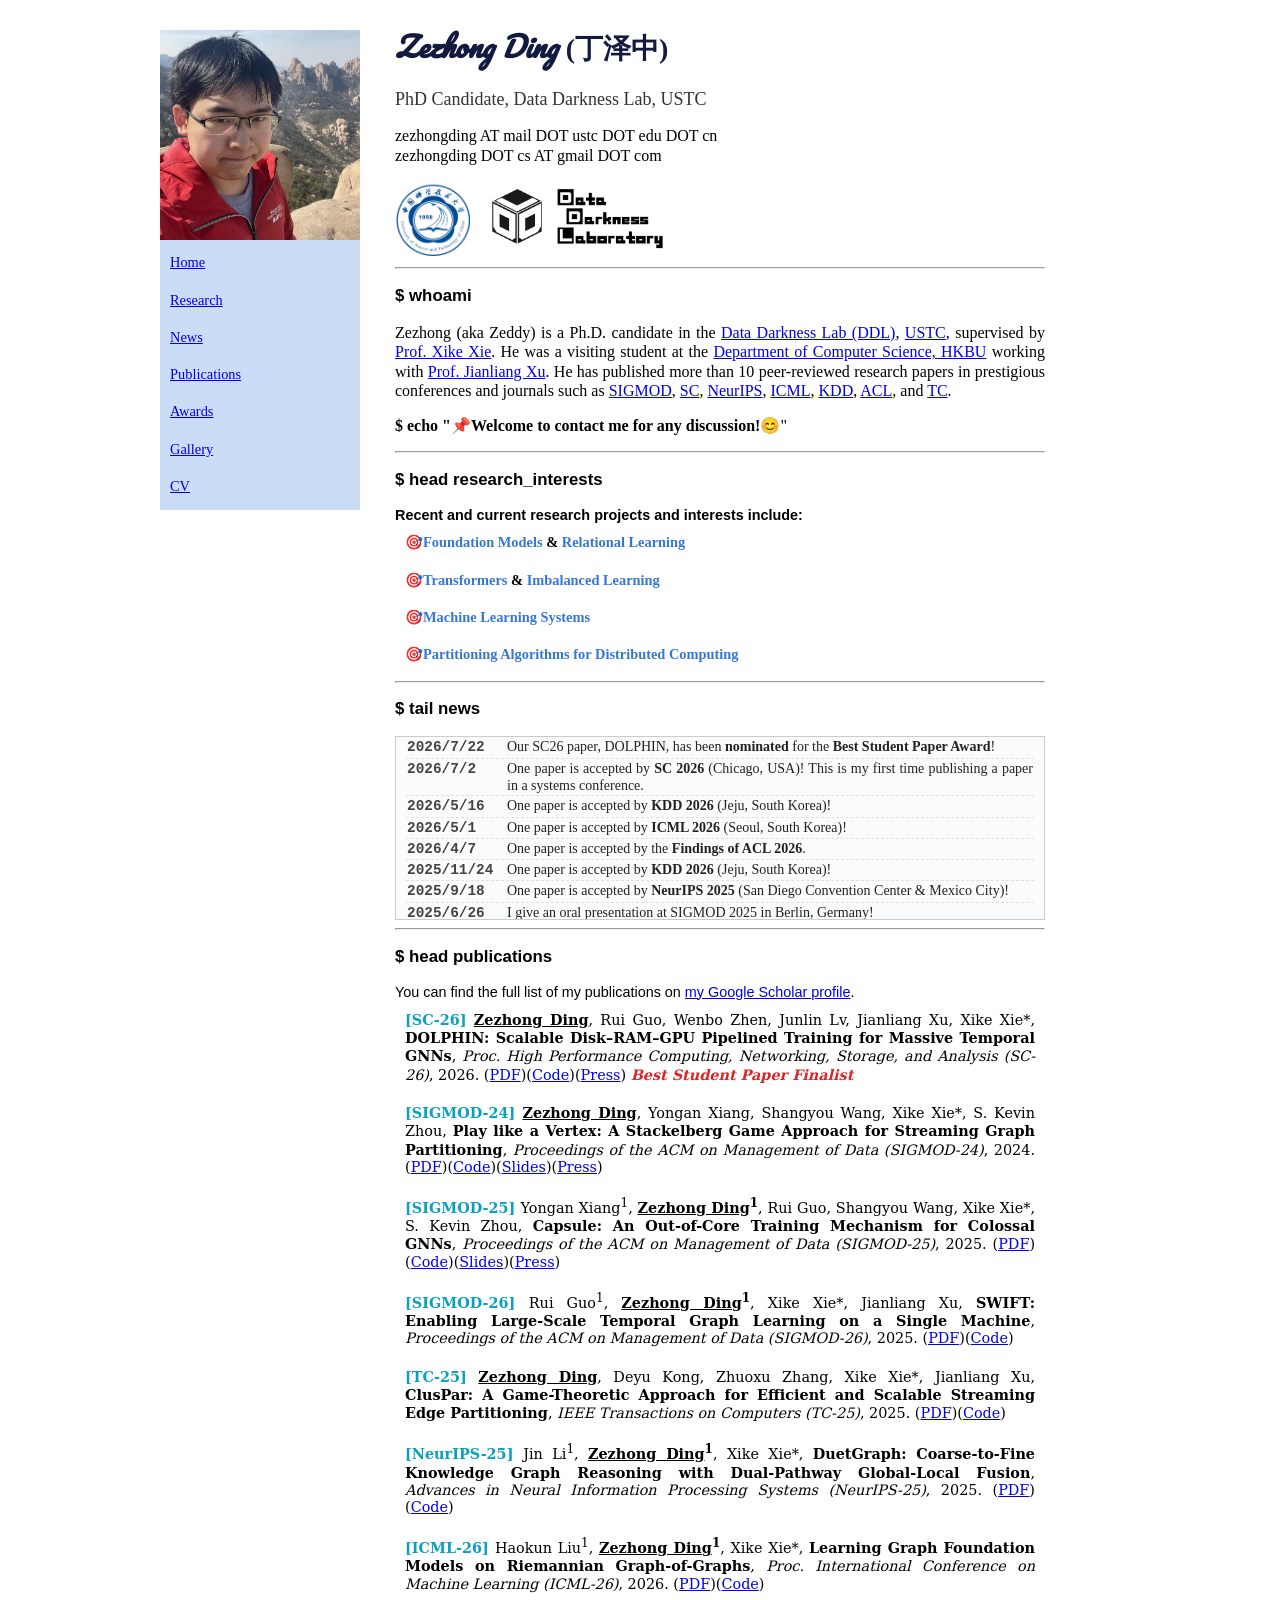
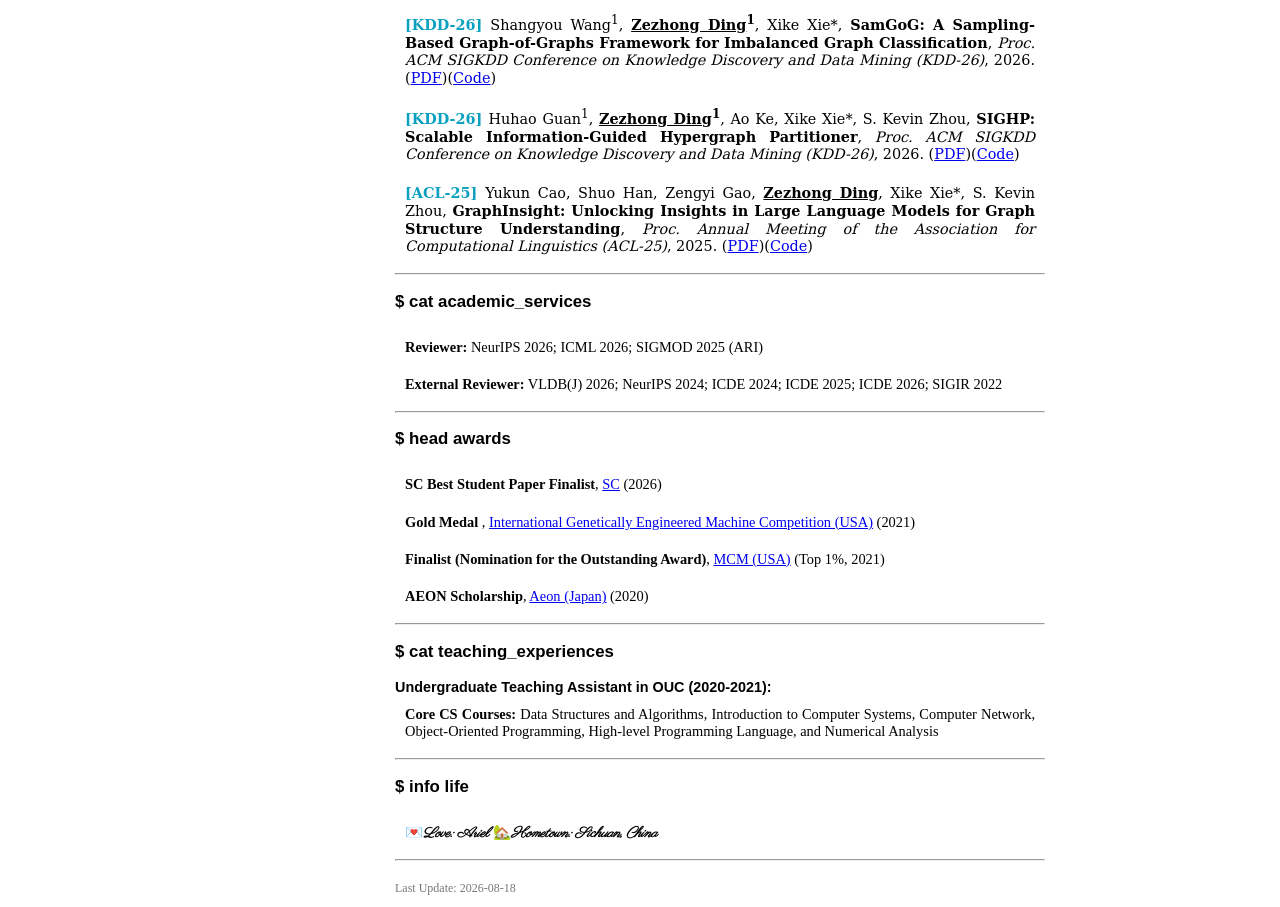
==== index.html @ 00bd8ec1 "update" ====
<!DOCTYPE html>
<html lang='en'>
<head>
	<link href="https://fonts.googleapis.com/css2?family=Dancing+Script&display=swap" rel="stylesheet">
	<link href="https://fonts.googleapis.com/css2?family=Italianno&display=swap" rel="stylesheet">
	<link href="https://fonts.googleapis.com/css2?family=Pacifico&display=swap" rel="stylesheet">
	<link href="https://fonts.googleapis.com/css2?family=Parisienne&display=swap" rel="stylesheet">
	<link rel="icon" href="favicon.ico" type="image/x-icon">
	<meta http-equiv="Content-Type" content="text/html; charset=UTF-8" />
    <meta charset="utf-8">
    <meta http-equiv="X-UA-Compatible" content='IE=edge'>
    <meta name="viewport" content="width=device-width, initial-scale=1">
    <meta name="description" content="Zezhong @USTC">
    <meta name="author" content="Zezhong Ding">
    <script async src="https://www.googletagmanager.com/gtag/js?id=UA-114851970-1"></script>
    <script>
      window.dataLayer = window.dataLayer || [];
      function gtag(){dataLayer.push(arguments);}
      gtag('js', new Date());
    
      gtag('config', 'UA-114851970-1');
      gtag('config', 'UA-114851970-2');
    </script>
	<style type="text/css">
		.phd-title {
			font-family: 'Georgia', serif; /* 选择优雅的衬线字体 */
			font-size: 18px; /* 稍微大一点的字号 */
			color: #333; /* 比纯黑色柔和的深灰色 */
			margin-top: 5px; /* 与上方姓名保持距离 */
			margin-bottom: 15px; /* 与下方联系方式保持距离 */
			text-align: left; /* 确保左对齐 */
			font-weight: normal; /* 确保不是粗体 */
		}
		body {
			font: 90%/1.2 Verdana, Arial, Helvetica, sans-serif;
			margin: 0;
			padding: 0;
			color: #000;
		}
		h1 {
			background-color:white;
			color: #3477D5;
            text-align:center;
			font-family: "sans serif";
			padding: 20px;
		}
		.container {
			width: 960px;
			margin: 0 auto;
			overflow: hidden; 
            padding-top: 30px;
		}
        #visitor {
            color: white;
         }
		.sidebar1 {
			float: left;
			width: 200px;
			background-color: #CBDDF6;
			padding-bottom: 5px;
		}
		.sidebar2 {
			float: right;
			width: 150px;
			background-color: #CBDDF6;
			padding-bottom: 5px;
		}
		.content {
			width: 650px;
			padding-left: 35px;
			padding-right: 10px;
			float: left;
		}
		.sidebar1 li{
			list-style-type: none;
		}
		.MsoNormal {
			font-family: 'Georgia', 'serif';
		}
		.pub li{
            font: 220 12px/1.5;
        }
        p {
	        text-align: justify;
            font-family: verdana;
            font-size: 16px;
        }
		pnew {
			text-align: justify;
			font-family: verdana;
			font-size: 16px;
			font-style: italic;
		}
        p2, p3 {
			text-align: justify;
            font-family: verdana;
            font-size: 14px;
        }
        li p {
			text-align: justify;
			font: 200 12px/1.5 Georgia, Times New Roman, serif;  
		} 
		li {  
			text-align: justify;
			padding: 10px;  
			font-family: verdana;
		} 
        ul {
            list-style-type: none;
            margin: 0;
            padding: 0;
        }
		ul2 {
            list-style-type: decimal;
        }
		.highlight {
			text-align: center;
			font-family: 'Dancing Script', cursive;
			color: #2176a5;
			background: linear-gradient(90deg, #f7fafc 0%, #e6f6fd 100%);
			padding: 10px;
			border-radius: 0px;
			box-shadow: 0 4px 0px rgba(33, 118, 165, 0.07);
		}
		.fancy-font {
			font-style: italic;
			font-family: 'Pacifico', cursive;
        }
		.fancy-font2 {
			font-style: italic;
			font-family: 'Parisienne', cursive;
        }
		.news-box {  
			height: 180px;  
			overflow-y: auto;  
			border: 1px solid #ccc;  
			padding: 1px 10px;
			background: #fafbfc;  
			margin-top: 0;
			margin-bottom: 0;
		}  
		.news-box::-webkit-scrollbar { width: 8px; }  
		.news-box::-webkit-scrollbar-thumb { background: #e0e0e0; border-radius: 4px; }  
		.news-list { list-style: none; margin: 0; padding: 0; }
		.news-list li {
			margin-bottom: 1px;
			padding: 1px;
			border-bottom: 1px dashed #e0e0e0;
			display: flex;
			align-items: flex-start;
			transition: background 0.2s;
		}
		.news-list li:last-child { border-bottom: none; }
		.news-date {
			color: #444f;
			font-weight: bold;
			font-family: 'Consolas', monospace;
			min-width: 90px;
			display: inline-block;
			margin-right: 10px;
		}
		.news-content { color: #222; font-size: 14px; flex: 1; }
		.news-list li:hover { background: #f0f8ff; }

		/* --- Styles for Collapsible Research Interests (Optimized) --- */
		.research-section {
			list-style: none;
			padding-left: 0;
		}
		.research-category {
			/* No border here, apply it to the toggle button instead for better control */
		}
		.research-category-toggle {
			background-color: transparent;
			color: #333;
			padding: 8px 5px;
			width: 100%;
			border: none;
			border-bottom: 1px solid #eee;
			text-align: left;
			outline: none;
			font-size: 1.1em;
			font-weight: bold;
			margin: 0;
		}
		.research-section .research-category:last-child .research-category-toggle {
			border-bottom: none;
		}
		.research-content-panel {
			padding: 12px 18px;
			background-color: white;
		}
		.research-content-panel ul { list-style: none; padding-left: 0; }
		.research-content-panel ul li { list-style-type: none; padding: 4px 0; margin-bottom: 6px; }
		.research-content-panel ul li ul { padding-left: 20px; margin-top: 5px; }
		.research-content-panel ul li ul li { margin-bottom: 5px; }
			.research-section > li > strong a {
				color: #3477D5;
				text-decoration: none;
			}
			.research-section > li > strong a:hover {
				text-decoration: underline;
			}

			/* --- Talks List Styles --- */
			.talks-list {
				padding-left: 0;
			}
			.talks-list li {
				margin-bottom: 12px;
				padding: 10px 0;
			}
			.talk-title {
				display: block;
				font-weight: bold;
				font-size: 0.9em;
				margin-bottom: 5px;
				color: #131a40;
			}
			.talk-meta {
				display: block;
				color: #444;
				font-size: 0.95em;
			}
			.talk-date {
				display: block;
				margin-top: 4px;
				color: #666;
				font-size: 0.9em;
			}
			.talk-slides {
				margin-left: 6px;
				color: #3477D5;
				text-decoration: none;
			}
			.talk-slides:hover {
				text-decoration: underline;
			}
			.oral {
				color: #d62728;
				font-style: italic;
				font-weight: 600;
				white-space: nowrap;
				}
.award {
  color: #d62728;
  font-style: italic;
  font-weight: 600;
}
	</style>
	<title>Zezhong Ding's Homepage</title>
</head>
<body>
	<div class="container">
		<div class="sidebar1">
			<!-- <img src="./zezhongnew.jpg" width="200" height="248.69" alt="picture" /> -->
			<img src="./zezhongnew.jpg" width="200" height="210" alt="picture" />
			<li><a target="_self" href="https://zezhongding.github.io/">Home</a></li>
			<li><a href="#research">Research</a></li>
			<li><a href="#news">News</a></li>
			<li><a href="#pub">Publications</a></li>
			<li><a href="#awards">Awards</a></li>
			<!-- <li><a href="#talks">Talks</a></li> -->
			<li><a target="Gallery" href="photo.html">Gallery</a></li>
			<!-- <li><a target="Experience" href="experience.html">Experience</a></li> -->
			<li><a target="_blank" href="resume.pdf">CV</a></li>
		</div>
		<div class="content">
			<h2 style="color:#131a40;font-size:28px;margin-top:0px"><a name="name" class="fancy-font">Zezhong Ding</a> <a style="font-family:KaiTi"">(丁泽中)</a></h2>
			<p class="phd-title">PhD Candidate, Data Darkness Lab, USTC</p>
			<!-- <pnew class="highlight">My heart is in the research!</pnew>  -->
            <p style="font-family:serif;font-size:16px"> 
zezhongding AT mail DOT ustc DOT edu DOT cn<br>
zezhongding DOT cs AT gmail DOT com<br></p>
			<!-- 🏫 University of Science and Technology of China (USTC)<br>
		
			<a target="_blank" href="https://scholar.google.com/citations?hl=en&user=k2P5VakAAAAJ">Google Scholar</a>,       	
			<a target="_blank" href="https://github.com/zezhongding">Github</a>,
			<a target="_blank" href="resume.pdf">CV</a><br> -->
			
			 
			<img src="./ustcblue.jpg" width="75" height="75" alt="picture"/>
			<img src="./DDLlogo.png" width="200" height="75" alt="picture"/>
			<hr>
			<h3><a>$ whoami</a></h3>  
			<p>  Zezhong (aka Zeddy) is a Ph.D. candidate in the <a target="ddl" href="ddl.html">Data Darkness Lab (DDL)</a>,
				<a target="_blank" href="https://www.ustc.edu.cn/">USTC</a>, 
				supervised by <a target="_blank" href="http://staff.ustc.edu.cn/~xkxie/">Prof. Xike Xie</a>. He was a visiting student at the <a target="_blank" href="https://www.comp.hkbu.edu.hk/">Department of Computer Science, HKBU</a> working with <a target="_blank" href="https://www.comp.hkbu.edu.hk/~xujl/">Prof. Jianliang Xu</a>. 
				He has published more than 10 peer-reviewed research papers in prestigious conferences and journals such as <a target="_blank" href="https://sigmod.org/">SIGMOD</a>, <a target="_blank" href="https://supercomputing.org/">SC</a>, <a target="_blank" href="https://neurips.cc/">NeurIPS</a>, <a target="_blank" href="https://icml.cc/">ICML</a>, <a target="_blank" href="https://www.kdd.org/">KDD</a>, <a target="_blank" href="https://aclanthology.org/venues/acl/">ACL</a>, and <a target="_blank" href="https://ieeexplore.ieee.org/xpl/RecentIssue.jsp?punumber=12">TC</a>.
			</p>
            <!-- <p>  Zezhong (aka Zeddy) is a Ph.D. candidate (successive master-doctor program since 2022) in the <a target="ddl" href="ddl.html">Data Darkness Lab (DDL)</a> at the <a target="_blank" href="https://saids.ustc.edu.cn/main.htm">School of Artificial Intelligence and Data Science</a>,
				<a target="_blank" href="https://www.ustc.edu.cn/">University of Science and Technology of China (USTC)</a>, 
				supervised by <a target="_blank" href="http://staff.ustc.edu.cn/~xkxie/">Prof. Xike Xie</a>. He was a visiting student at the <a target="_blank" href="https://www.comp.hkbu.edu.hk/">Department of Computer Science, Hong Kong Baptist University</a>, from 2024 to 2025, working with <a target="_blank" href="https://www.comp.hkbu.edu.hk/~xujl/">Prof. Jianliang Xu</a>. 
				 He received his B.Eng. (Hons) degree in Computer Science and Technology from <a target="_blank" href="https://www.ouc.edu.cn/">Ocean University of China</a> in 2022.  
				He has published several research papers in prestigious conferences and journals such as <a target="_blank" href="https://sigmod.org/">SIGMOD</a>, <a target="_blank" href="https://supercomputing.org/">SC</a>, <a target="_blank" href="https://neurips.cc/">NeurIPS</a>, <a target="_blank" href="https://icml.cc/">ICML</a>, <a target="_blank" href="https://www.kdd.org/">KDD</a>, <a target="_blank" href="https://aclanthology.org/venues/acl/">ACL</a>, and <a target="_blank" href="https://ieeexplore.ieee.org/xpl/RecentIssue.jsp?punumber=12">TC</a>.
			</p> -->
            <p><strong><font>$ echo "📌Welcome to contact me for any discussion!</font></strong>😊"</p>
			<hr>
			<!-- ================== RESEARCH INTERESTS SECTION START ================== -->
			<h3><a name="research">$ head research_interests</a></h3>
			<section class="research-section">
				<!-- My research focuses on data management and computer systems over big data, in particular, big graphs. -->
				<!-- <br> -->
				<strong>Recent and current research projects and interests include:</strong>
							<li>
								🎯<strong><a href="research/graph_foundation_models.html">Foundation Models</a> & <a href="research/relational_graph_learning.html">Relational Learning</a></strong>
								<!-- <ul>
									<li>Graph Foundation Models: [<a href="https://arxiv.org/pdf/2605.09993" target="_blank"><font color=#0aa0c0>R-GFM, <strong>ICML-26</strong></font></a>]</li>
									<li>Relational Graph Learning: [<a href="https://arxiv.org/abs/2605.15575" target="_blank"><font color=#0aa0c0>GelGT, <strong>arXiv-26</strong></font></a>]</li>
								</ul> -->
							</li>
							<li>
								🎯<strong><a href="research/graph_transformers.html">Transformers</a> & <a href="research/imbalanced_graph_learning.html">Imbalanced Learning</a></strong>
								<!-- <ul>
									<li>Knowledge Graph Transformers: [<a href="https://arxiv.org/abs/2507.11229" target="_blank"><font color=#0aa0c0>DuetGraph, <strong>NeurIPS-25</strong></font></a>]</li>
									<li>Imbalanced Graph Learning: [<a href="https://www.arxiv.org/pdf/2507.13741" target="_blank"><font color=#0aa0c0>SamGoG, <strong>KDD-26</strong></font></a>]</li>
								</ul> -->
							</li>
							<li>🎯<strong><a href="research/graph_machine_learning_systems.html">Machine Learning Systems</a></strong>
								<!-- <ul>
									<li>Out-of-Core Graph Training: [<a href="https://doi.org/10.1145/3709669" target="_blank"><font color=#0aa0c0>Capsule, <strong>SIGMOD-25</strong></font></a>],[<a href="https://dl.acm.org/doi/10.1145/3749184" target="_blank"><font color=#0aa0c0>SWIFT, <strong>SIGMOD-26</strong></font></a>]</li>
								</ul> -->
							</li>
							<!-- <li>
								🎯<strong>LLM Reasoning Algorithms</strong>
								<ul>
								<li>Agentic Reasoning: [<a href="https://arxiv.org/pdf/2510.16769" target="_blank"><font color=#0aa0c0>GraphVista, <strong>ACL-26-Findings</strong></font></a>]</li> 
								<li>Retrieval-Augmented Generation: [<a href="https://arxiv.org/abs/2409.03258" target="_blank"><font color=#0aa0c0>GraphInsight, <strong>ACL-25</strong></font></a>]</li> 
								</ul>
							</li> -->
							<!-- <li>
								🎯<strong>Graph Neural Networks</strong>
								<ul>
									<li>Graph Transformer: [<a href="https://arxiv.org/abs/2507.11229" target="_blank"><font color=#0aa0c0>DuetGraph, <strong>NeurIPS-25</strong></font></a>]</li>
									<li>Message Passing Neural Networks: [<a href="https://www.arxiv.org/pdf/2507.13741" target="_blank"><font color=#0aa0c0>SamGoG, <strong>arXiv-25</strong></font></a>]</li>
								</ul>
							</li> -->
							<li>🎯<strong><a href="research/graph_partitioning.html">Partitioning Algorithms for Distributed Computing</a></strong>
								<!-- <ul>
									<li> Graph Partitioning (Streaming): [<a href="https://dl.acm.org/doi/10.1145/3654965" target="_blank"><font color=#0aa0c0>S5P, <strong>SIGMOD-24</strong></font></a>], [<a href="https://doi.org/10.1109/TC.2024.3475568" target="_blank"><font color=#0aa0c0>ClusPar, <strong>TC-25</strong></font></a>]</li>
									<li> Hypergraph Partitioning: [<a href="https://dl.acm.org/doi/pdf/10.1145/3770854.3780266" target="_blank"><font color=#0aa0c0>SIGHP, <strong>KDD-26</strong></font></a>]</li>	
								</ul> -->
							</li>
				<!-- <article class="research-category">
					<h4 class="research-category-toggle">📊 Graph Data Management</h4>
					<div class="research-content-panel">
						<ul>
							<li>🎯<strong>Graph/Hypergraph Partitioning</strong>: How to Partition Big Graphs/Hypergraphs?
								<ul>
									<li> Graph Partitioning: [<a href="https://dl.acm.org/doi/10.1145/3654965" target="_blank"><font color=#0aa0c0>S5P, <strong>SIGMOD-24</strong></font></a>], [<a href="https://doi.org/10.1109/TC.2024.3475568" target="_blank"><font color=#0aa0c0>ClusPar, <strong>TC-25</strong></font></a>]</li>
									<li> Hypergraph Partitioning: [<a href="https://dl.acm.org/doi/pdf/10.1145/3770854.3780266" target="_blank"><font color=#0aa0c0>SIGHP, <strong>SIGKDD-26</strong></font></a>]</li>	
								</ul>
							</li>
						</ul>
					</div>
				</article>
			
				<article class="research-category">
					<h4 class="research-category-toggle">🤖 Machine Learning</h4>
					<div class="research-content-panel">
						<ul>
							<li>
								🎯<strong>Graph Machine Learning</strong>: How to Design Graph Machine Learning Models?
								<ul>
									<li>Graph Transformer: [<a href="https://arxiv.org/abs/2507.11229" target="_blank"><font color=#0aa0c0>DuetGraph, <strong>NeurIPS-25</strong></font></a>]</li>
									<li>Imbalanced Graph Learning: [<a href="https://www.arxiv.org/pdf/2507.13741" target="_blank"><font color=#0aa0c0>SamGoG, <strong>arXiv-25</strong></font></a>]</li>
								</ul>
							</li>
							<li>
								🎯<strong>LLMs</strong>: How to Enhance LLMs' Reasoning Ability? 
								<ul>
								<li>LLM for Graph Understanding: [<a href="https://arxiv.org/abs/2409.03258" target="_blank"><font color=#0aa0c0>GraphInsight, <strong>ACL-25</strong></font></a>], [<a href="https://arxiv.org/pdf/2510.16769" target="_blank"><font color=#0aa0c0>GraphVista, <strong>ACL-26-Findings</strong></font></a>]</li> 
								</ul>
							</li>
						</ul>
					</div>
				</article>
			
				<article class="research-category">
					<h4 class="research-category-toggle">💻 Computer Systems</h4>
					<div class="research-content-panel">
						<ul>
							<li>🎯<strong>Graph Training Systems</strong>: How to  Train Big Graphs? 
								<ul>
									<li>Static Graph Training: [<a href="https://doi.org/10.1145/3709669" target="_blank"><font color=#0aa0c0>Capsule, <strong>SIGMOD-25</strong></font></a>]</li>
									<li>Dynamic Graph Training: [<a href="https://dl.acm.org/doi/10.1145/3749184" target="_blank"><font color=#0aa0c0>SWIFT, <strong>SIGMOD-26</strong></font></a>]</li>
								</ul>
							</li>
						</ul>
					</div>
				</article> -->
			</section>
			<!-- ================== RESEARCH INTERESTS SECTION END ================== -->
			
			<hr>
			<h3><a name="news">$ tail news</a></h3>  
			<div class="news-box">  
				<ul class="news-list">
					<li><span class="news-date">2026/7/22</span><span class="news-content">Our SC26 paper, DOLPHIN, has been <b>nominated</b> for the <b>Best Student Paper Award</b>!</span></li>
					<li><span class="news-date">2026/7/2</span><span class="news-content">One paper is accepted by <b>SC 2026</b> (Chicago, USA)! This is my first time publishing a paper in a systems conference.</span></li>
					<li><span class="news-date">2026/5/16</span><span class="news-content">One paper is accepted by <b>KDD 2026</b> (Jeju, South Korea)!</span></li>
					<li><span class="news-date">2026/5/1</span><span class="news-content">One paper is accepted by <b>ICML 2026</b> (Seoul, South Korea)!</span></li>
					<li><span class="news-date">2026/4/7</span><span class="news-content">One paper is accepted by the <b>Findings of ACL 2026</b>.</span></li>
					<li><span class="news-date">2025/11/24</span><span class="news-content">One paper is accepted by <b>KDD 2026</b> (Jeju, South Korea)!</span></li>
					<li><span class="news-date">2025/9/18</span><span class="news-content">One paper is accepted by <b>NeurIPS 2025</b> (San Diego Convention Center & Mexico City)!</span></li>
					<li><span class="news-date">2025/6/26</span><span class="news-content">I give an oral presentation at SIGMOD 2025 in Berlin, Germany!</span></li>
					<li><span class="news-date">2025/5/23</span><span class="news-content">One paper is accepted by <b>SIGMOD 2026</b> (Bengaluru, India)!</span></li>
					<li><span class="news-date">2025/5/16</span><span class="news-content">One paper is accepted by <b>ACL Main Conference 2025</b> (Vienna, Austria)!</span></li>
					<li><span class="news-date">2025/2/10</span><span class="news-content">I have completed my three-month visit at <a href="https://www.comp.hkbu.edu.hk/~db/" target="_blank">HKBU DB Group</a>! Best wishes for the HKBU DB Group!</span></li>
					<li><span class="news-date">2024/11/1</span><span class="news-content">One paper is accepted by <b>SIGMOD 2025</b>! Next station is Berlin, Germany!</span></li>
					<li><span class="news-date">2024/9/30</span><span class="news-content">One paper is accepted by <b>IEEE Transactions on Computers</b> (My first journal paper)!</span></li>
					<li><span class="news-date">2024/6/13</span><span class="news-content">I give my first conference talk on SIGMOD 2024 in Santiago, Chile!</span></li>
					<!-- <li><span class="news-date">2024/3/30</span><span class="news-content">Data Darkness Lab is recruiting graduate students, USTC! Inquiries Welcome!</span></li> -->
					<li><span class="news-date">2024/2/23</span><span class="news-content">One paper is accepted by <b>SIGMOD 2024</b> (My first conference paper)! Looking forward to the conference in Santiago, Chile!</span></li>
				</ul>
			</div>
			<hr>

			<h3><a name="pub">$ head publications</a></h3>
				You can find the full list of my publications on <a href="https://scholar.google.com/citations?hl=en&user=k2P5VakAAAAJ">my Google Scholar profile</a>.
				<!-- You can find the full list of my publications <a href="pub.html">here</a> -->
				<!-- , my DBLP entry <a href="https://dblp.org/pid/371/4832.html">here</a> and  -->
				<!-- and my Google Scholar entry <a href="https://scholar.google.com/citations?hl=en&user=k2P5VakAAAAJ">here</a>. -->
            <!-- <li class=MsoNormal style="list-style-type: none;"><strong><font color=#1B3A8A>Remark: <sup>1</sup> indicates co-first authors, * indicates corresponding author</font></strong> </li>	 -->
			 <!-- <strong><span style="color: #1B3A8A;">(CCF-A)</span></strong> -->
            <ul class='pub'>
				<!-- <li class=MsoNormal><strong><font color=#0aa0c0>[arXiv-26]</font></strong> <strong><u>Zezhong Ding</u></strong>, Jin Li, Xugang Wang, Xike Xie*,
                <b>Gaussian Relational Graph Transformer</b>.
                (<a href="https://arxiv.org/abs/2605.15575" target="_blank">PDF</a>)(<a href="#" onclick="alert('The code will be released soon.'); return false;" target="_blank">Code</a>)
            	</li> -->
				<li class=MsoNormal><strong><font color=#0aa0c0>[SC-26]</font></strong> <strong><u>Zezhong Ding</u></strong>, Rui Guo, Wenbo Zhen, Junlin Lv, Jianliang Xu, Xike Xie*,
                <b>DOLPHIN: Scalable Disk–RAM–GPU Pipelined Training for Massive Temporal GNNs</b>, <i>Proc. High Performance Computing, Networking, Storage, and Analysis (SC-26)</i>, 2026. (<a href="#" onclick="alert('The PDF will be released soon.'); return false;" target="_blank">PDF</a>)(<a href="#" onclick="alert('The code will be released soon.'); return false;" target="_blank">Code</a>)(<a href="https://sc26.supercomputing.org/2026/08/announcing-best-paper-and-best-student-paper-finalists/" target="_blank">Press</a>) <span class="award">Best Student Paper Finalist</span></li>
				<li class=MsoNormal><strong><font color=#0aa0c0>[SIGMOD-24] </font></strong><strong><u>Zezhong Ding</u></strong>, Yongan Xiang, Shangyou Wang, Xike Xie*, S. Kevin Zhou, <b>Play like a Vertex: A Stackelberg Game Approach for Streaming Graph Partitioning</b>, <i>Proceedings of the ACM on Management of Data (SIGMOD-24)</i>, 2024. (<a href="https://dl.acm.org/doi/10.1145/3654965" target="_blank">PDF</a>)(<a href="https://github.com/USTC-DataDarknessLab/S5P" target="_blank">Code</a>)(<a href="./slides/R31-P4-Ding-1.pdf" target="_blank">Slides</a>)(<a href="https://sz.ustc.edu.cn/xwgg_show/1485.html" target="_blank">Press</a>)</li>
				<li class=MsoNormal><strong><font color=#0aa0c0>[SIGMOD-25] </font></strong>Yongan Xiang<sup>1</sup>, <strong><u>Zezhong Ding</u><sup>1</sup></strong>, Rui Guo, Shangyou Wang, Xike Xie*, S. Kevin Zhou, <b> Capsule: An Out-of-Core Training Mechanism for Colossal GNNs</b>, <i>Proceedings of the ACM on Management of Data (SIGMOD-25)</i>, 2025. (<a href="https://doi.org/10.1145/3709669" target="_blank">PDF</a>)(<a href="https://github.com/USTC-DataDarknessLab/Capsule" target="_blank">Code</a>)(<a href="./slides/SIGMOD-Research-16_Capsule.pdf" target="_blank">Slides</a>)(<a href="https://news.ustc.edu.cn/info/1055/90608.htm" target="_blank">Press</a>)</li>
				<li class=MsoNormal><strong><font color=#0aa0c0>[SIGMOD-26] </font></strong>Rui Guo<sup>1</sup>, <strong><u>Zezhong Ding</u><sup>1</sup></strong>, Xike Xie*, Jianliang Xu, <b> SWIFT: Enabling Large-Scale Temporal Graph Learning on a Single Machine</b>, <i>Proceedings of the ACM on Management of Data (SIGMOD-26)</i>, 2025. (<a href="https://dl.acm.org/doi/10.1145/3749184"  target="_blank">PDF</a>)(<a href="https://github.com/USTC-DataDarknessLab/SWIFT" target="_blank">Code</a>)</li>
				<li class=MsoNormal><strong><font color=#0aa0c0>[TC-25]</font></strong> <strong><u>Zezhong Ding</u></strong>, Deyu Kong, Zhuoxu Zhang, Xike Xie*, Jianliang Xu, <b>ClusPar: A Game-Theoretic Approach for Efficient and Scalable Streaming Edge Partitioning</b>, <i>IEEE Transactions on Computers (TC-25)</i>, 2025. (<a href="https://doi.org/10.1109/TC.2024.3475568" target="_blank">PDF</a>)(<a href="https://github.com/USTC-DataDarknessLab/GraphPartitioning" target="_blank">Code</a>)</li>
				<li class=MsoNormal><strong><font color=#0aa0c0>[NeurIPS-25]</font> </strong>Jin Li<sup>1</sup>, <strong><u>Zezhong Ding</u><sup>1</sup></strong>, Xike Xie*, <b>DuetGraph: Coarse-to-Fine Knowledge Graph
Reasoning with Dual-Pathway Global-Local Fusion</b>, <i>Advances in Neural Information Processing Systems (NeurIPS-25)</i>, 2025. (<a href="https://arxiv.org/abs/2507.11229" target="_blank">PDF</a>)(<a href="https://github.com/USTC-DataDarknessLab/DuetGraph.git" target="_blank">Code</a>)</li>
				<li class=MsoNormal><strong><font color=#0aa0c0>[ICML-26] </font></strong>Haokun Liu<sup>1</sup>, <strong><u>Zezhong Ding</u><sup>1</sup></strong>, Xike Xie*, <b>Learning Graph Foundation Models on Riemannian Graph-of-Graphs</b>, <i>Proc. International Conference on Machine Learning (ICML-26)</i>, 2026. (<a href="https://arxiv.org/pdf/2605.09993" target="_blank">PDF</a>)(<a href="https://github.com/USTC-DataDarknessLab/R-GFM" target="_blank">Code</a>)
				<li class=MsoNormal><strong><font color=#0aa0c0>[KDD-26]</font></strong> Shangyou Wang<sup>1</sup>, <strong><u>Zezhong Ding</u><sup>1</sup></strong>, Xike Xie*,
                <b>SamGoG: A Sampling-Based Graph-of-Graphs
 Framework for Imbalanced Graph Classification</b>, <i>Proc. ACM SIGKDD Conference on Knowledge Discovery and Data Mining (KDD-26)</i>, 2026. (<a href="https://www.arxiv.org/pdf/2507.13741" target="_blank">PDF</a>)(<a href="https://doi.org/10.5281/zenodo.20416232" target="_blank">Code</a>)
				
					<!-- (<a href="xxxx"  target="_blank">PDF</a>)(<a href="xxxx" target="_blank">Code</a>)</li> -->
				<li class=MsoNormal><strong><font color=#0aa0c0>[KDD-26] </font></strong>Huhao Guan<sup>1</sup>, <strong><u>Zezhong Ding</u><sup>1</sup></strong>, Ao Ke, Xike Xie*, S. Kevin Zhou, <b>SIGHP: Scalable Information-Guided Hypergraph Partitioner</b>, <i>Proc. ACM SIGKDD Conference on Knowledge Discovery and Data Mining (KDD-26)</i>, 2026. (<a href="https://dl.acm.org/doi/pdf/10.1145/3770854.3780266"  target="_blank">PDF</a>)(<a href="https://doi.org/10.5281/zenodo.18050766" target="_blank">Code</a>)</li>
				
				<!-- <li class=MsoNormal><strong><font color=#0aa0c0>[arXiv-26]</font></strong> <strong><u>Zezhong Ding</u></strong>, Jin Li, Xugang Wang, Xike Xie*,
                <b>Gaussian Relational Graph Transformer</b>.
                (<a href="https://arxiv.org/abs/2605.15575" target="_blank">PDF</a>)(<a href="#" onclick="alert('The code will be released soon.'); return false;" target="_blank">Code</a>) -->
				<li class=MsoNormal><strong><font color=#0aa0c0>[ACL-25] </font></strong>Yukun Cao, Shuo Han, Zengyi Gao, <strong><u>Zezhong Ding</u></strong>, Xike Xie*, S. Kevin Zhou, <b> GraphInsight: Unlocking Insights in Large Language Models for Graph Structure Understanding</b>, <i>Proc. Annual Meeting of the Association for Computational Linguistics (ACL-25)</i>, 2025. (<a href="https://arxiv.org/abs/2409.03258" target="_blank">PDF</a>)(<a href="https://github.com/shuohanai/GraphInsight" target="_blank">Code</a>)
				
					
				<!-- <li class=MsoNormal>
					<strong><font color=#0aa0c0>📄[TC-25] </font></strong>
					<strong><u>Zezhong Ding</u></strong>, Deyu Kong, Zhuoxu Zhang, Xike Xie, Jianliang Xu,
					<b>ClusPar: A Game-Theoretic Approach for Efficient and Scalable Streaming Edge Partitioning</b>,
					IEEE Transactions on Computers.
					(<a href="https://doi.org/10.1109/TC.2024.3475568" target="_blank">PDF</a>)(<a href="https://github.com/USTC-DataDarknessLab/GraphPartitioning" target="_blank">Code</a>)
				</li>
				<li class=MsoNormal>
					<strong><font color=#0aa0c0>📄[NeurIPS-25] </font></strong>
					Jin Li<sup>1</sup>, <strong><u>Zezhong Ding</u><sup>1</sup></strong>, Xike Xie,
					<b>DuetGraph: Coarse-to-Fine Knowledge Graph
Reasoning with Dual-Pathway Global-Local Fusion</b>,
					Advances in Neural Information Processing Systems.
					(<a href="https://arxiv.org/abs/2507.11229" target="_blank">PDF</a>)(<a href="https://github.com/USTC-DataDarknessLab/DuetGraph.git" target="_blank">Code</a>)
				</li> -->

           </ul>
			<hr>
	
			
			
			<!-- <h3><a name="talks">$ head talks</a></h3>
			<ul class="talks-list">
				<li>
					<span class="talk-title">"Capsule: An Out-of-Core Training Mechanism for Colossal GNNs",</span>
					<span class="talk-meta">
						<span class="talk-type">Oral Presentation,</span>
						<span class="talk-badge">SIGMOD 2025, Berlin, Germany, June. 26, 2025.</span>
						<a class="talk-slides" href="./slides/SIGMOD-Research-16_Capsule.pdf" target="_blank">Slides</a>
					</span>
				</li>
				<li>
					<span class="talk-title">"Play like a Vertex: A Stackelberg Game Approach for Streaming Graph Partitioning",</span>
					<span class="talk-meta">
						<span class="talk-type">Oral Presentation,</span>
						<span class="talk-badge">SIGMOD 2024, Santiago, Chile, June. 13, 2024.</span>
						<a class="talk-slides" href="./slides/R31-P4-Ding-1.pdf" target="_blank">Slides</a>
					</span>
				</li>
			</ul>
			<hr> -->

			<h3><a name="services">$ cat academic_services</a></h3>
			<ul>
				<li>
			<strong>Reviewer:</strong>
			NeurIPS 2026; ICML 2026; SIGMOD 2025 (ARI)
			</li>
			<li><strong>External Reviewer:</strong>
			VLDB(J) 2026; NeurIPS 2024; ICDE 2024; ICDE 2025; ICDE 2026; SIGIR 2022</li>
			</ul>
			<hr>
			
			<h3><a name="awards">$ head awards</a></h3>
			<ul>
				<li><strong>SC Best Student Paper Finalist</strong>, <a href="https://sc26.supercomputing.org/" target="_blank">SC</a> (2026)</li>
				<li><strong>Gold Medal </strong>, <a href="https://igem.org/" target="_blank">International Genetically Engineered Machine Competition (USA)</a> (2021)</li>
				<li><strong>Finalist (Nomination for the Outstanding Award)</strong>, <a href="https://www.comap.com/contests/mcm-icm" target="_blank">MCM (USA)</a> (Top 1%, 2021)</li>
				<li><strong>AEON Scholarship</strong>, <a href="https://en.wikipedia.org/wiki/Aeon_(company)" target="_blank">Aeon (Japan)</a> (2020)</li>
			</ul>
			<hr>

			<h3><a name="TE">$ cat teaching_experiences</a></h3>
			<ul>
				
					<strong>Undergraduate Teaching Assistant in OUC (2020-2021):</strong><br>
					<li>
					<strong>Core CS Courses:</strong> Data Structures and Algorithms, Introduction to Computer Systems, Computer Network, Object-Oriented Programming, High-level Programming Language, and Numerical Analysis
				</li>
			</ul>
			<hr>	

			
			<!-- <h3><a name="hobbies">$ cat misc</a></h3>
			<ul>
			<li>Coding ⭐, Basketball🏀, Soccer ⚽️, Moive 🎬, Snooker 🎱, Swimming 🏊</li>
			</ul>
			<hr> -->
			<h3><a>$ info life</a></h3>
			<ul>
			<li><strong>💌<a name="love" class="fancy-font2">Love: Ariel</a> 🏡<a name="hometown" class="fancy-font2">Hometown: Sichuan, China</a></strong></li> 
			</ul> 
			<hr>

			<!-- <script type='text/javascript' id='clustrmaps' src='//cdn.clustrmaps.com/map_v2.js?cl=dadde0&w=650&t=tt&d=20t_lXrDFSf72eHa6OB-NdeLaG36VdFUrzeiCc9hXhs&co=113465&ct=b7b7b7'></script> -->

			<!-- <div style="padding-bottom: 200px;"></div>  -->
			<!-- Add space at the bottom -->
			<!-- New: Last Update Section -->
            <p style="font-size: 12px; color: #777; text-align: left; margin-top: 20px;">Last Update: 2026-08-18</p>
		</div>
	</div>


</body>
</html>
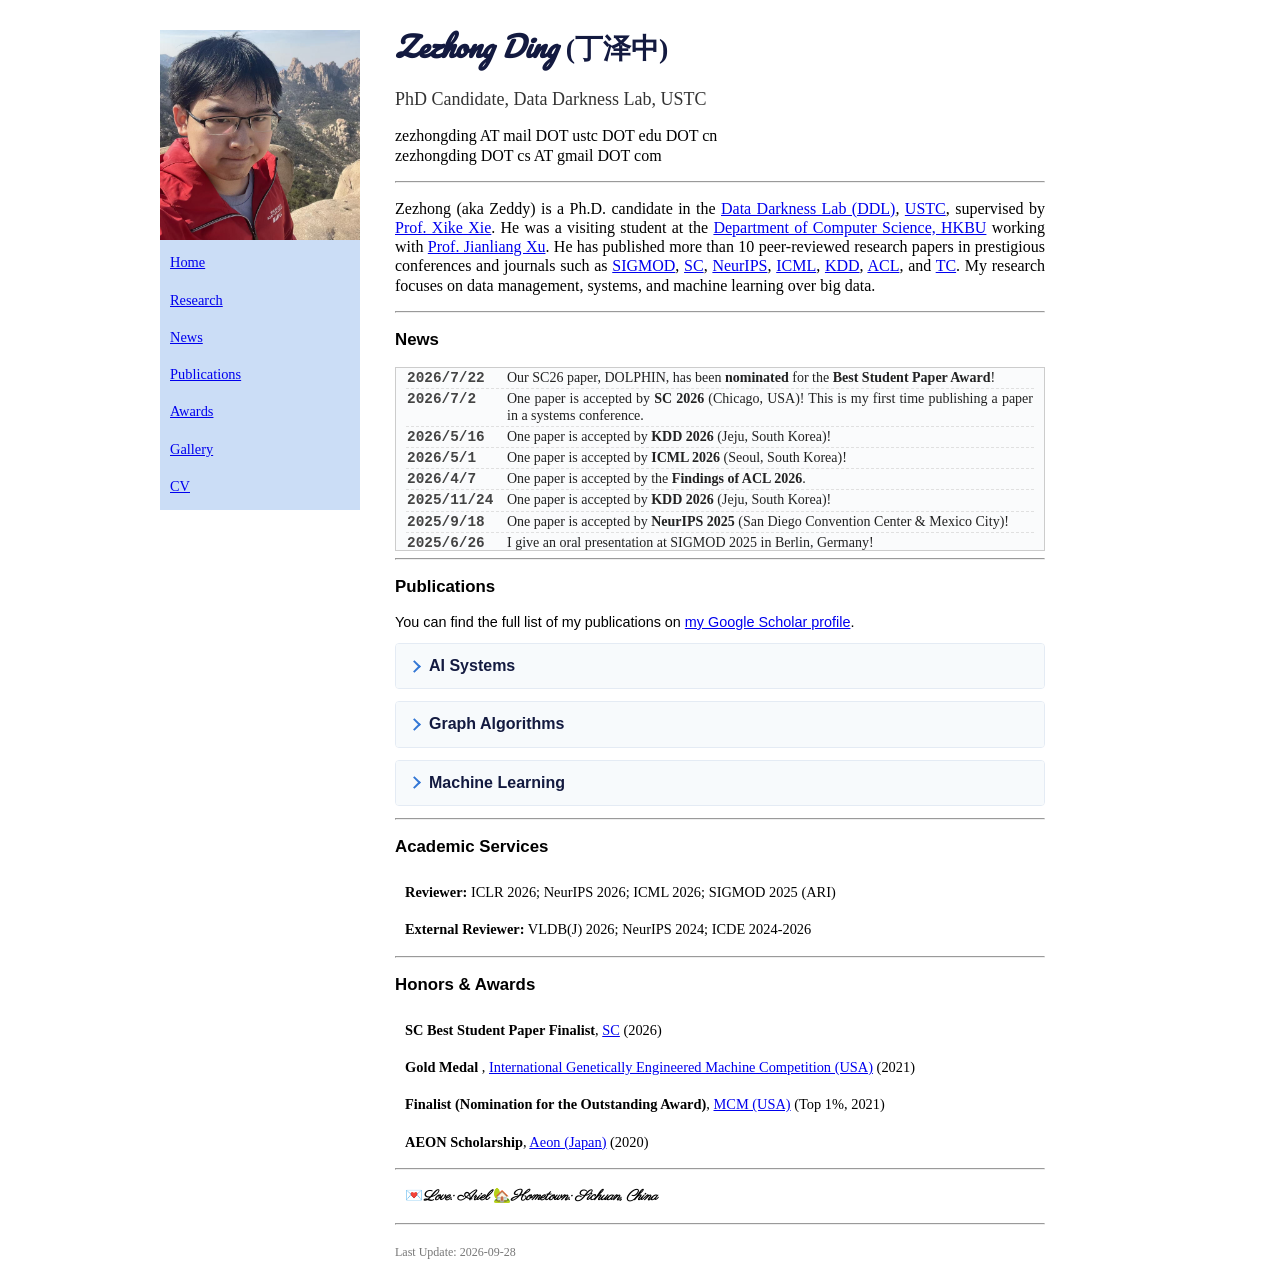
==== commit 2e28497c: "update" ====
--- a/index.html
+++ b/index.html
@@ -22,6 +22,75 @@
       gtag('config', 'UA-114851970-2');
     </script>
 	<style type="text/css">
+.pub-group {
+    margin: 12px 0;
+    border: 1px solid #e4ebf4;
+    border-radius: 4px;
+    overflow: hidden;
+}
+
+.pub-group > summary {
+    display: flex;
+    align-items: center;
+    gap: 10px;
+    padding: 11px 14px;
+    background: #f7fafc;
+    color: #131a40;
+    font-family: Verdana, Arial, Helvetica, sans-serif;
+    font-size: 16px;
+    font-weight: 600;
+    line-height: 1.4;
+    cursor: pointer;
+    list-style: none;
+    transition: background-color 0.2s, color 0.2s;
+}
+
+/* 隐藏默认箭头，改用与页面蓝色一致的小箭头 */
+.pub-group > summary::-webkit-details-marker {
+    display: none;
+}
+
+.pub-group > summary::before {
+    content: "";
+    width: 7px;
+    height: 7px;
+    flex: 0 0 7px;
+    border-right: 2px solid #3477D5;
+    border-bottom: 2px solid #3477D5;
+    transform: rotate(-45deg);
+    transition: transform 0.2s;
+}
+
+.pub-group[open] > summary::before {
+    transform: rotate(45deg);
+}
+
+.pub-group > summary:hover {
+    background: #edf5fc;
+    color: #3477D5;
+}
+
+.pub-group > summary:focus-visible {
+    outline: 2px solid #3477D5;
+    outline-offset: -2px;
+}
+
+.pub-group > .pub {
+    margin: 0;
+    padding: 5px 10px;
+}
+
+/* 覆盖原有 .pub li 样式，让论文列表与分类标题协调 */
+.pub-group .pub li {
+    padding: 9px 8px;
+    font-family: Georgia, "Times New Roman", serif;
+    font-size: 14px;
+    line-height: 1.55;
+}
+
+.pub-group .pub li + li {
+    border-top: 1px solid #f0f2f5;
+}
 		.phd-title {
 			font-family: 'Georgia', serif; /* 选择优雅的衬线字体 */
 			font-size: 18px; /* 稍微大一点的字号 */
@@ -279,14 +348,14 @@
 			<a target="_blank" href="resume.pdf">CV</a><br> -->
 			
 			 
-			<img src="./ustcblue.jpg" width="75" height="75" alt="picture"/>
-			<img src="./DDLlogo.png" width="200" height="75" alt="picture"/>
+			<!-- <img src="./ustcblue.jpg" width="75" height="75" alt="picture"/>
+			<img src="./DDLlogo.png" width="200" height="75" alt="picture"/> -->
 			<hr>
-			<h3><a>$ whoami</a></h3>  
+			<!-- <h3><a>$ whoami</a></h3>   -->
 			<p>  Zezhong (aka Zeddy) is a Ph.D. candidate in the <a target="ddl" href="ddl.html">Data Darkness Lab (DDL)</a>,
 				<a target="_blank" href="https://www.ustc.edu.cn/">USTC</a>, 
 				supervised by <a target="_blank" href="http://staff.ustc.edu.cn/~xkxie/">Prof. Xike Xie</a>. He was a visiting student at the <a target="_blank" href="https://www.comp.hkbu.edu.hk/">Department of Computer Science, HKBU</a> working with <a target="_blank" href="https://www.comp.hkbu.edu.hk/~xujl/">Prof. Jianliang Xu</a>. 
-				He has published more than 10 peer-reviewed research papers in prestigious conferences and journals such as <a target="_blank" href="https://sigmod.org/">SIGMOD</a>, <a target="_blank" href="https://supercomputing.org/">SC</a>, <a target="_blank" href="https://neurips.cc/">NeurIPS</a>, <a target="_blank" href="https://icml.cc/">ICML</a>, <a target="_blank" href="https://www.kdd.org/">KDD</a>, <a target="_blank" href="https://aclanthology.org/venues/acl/">ACL</a>, and <a target="_blank" href="https://ieeexplore.ieee.org/xpl/RecentIssue.jsp?punumber=12">TC</a>.
+				He has published more than 10 peer-reviewed research papers in prestigious conferences and journals such as <a target="_blank" href="https://sigmod.org/">SIGMOD</a>, <a target="_blank" href="https://supercomputing.org/">SC</a>, <a target="_blank" href="https://neurips.cc/">NeurIPS</a>, <a target="_blank" href="https://icml.cc/">ICML</a>, <a target="_blank" href="https://www.kdd.org/">KDD</a>, <a target="_blank" href="https://aclanthology.org/venues/acl/">ACL</a>, and <a target="_blank" href="https://ieeexplore.ieee.org/xpl/RecentIssue.jsp?punumber=12">TC</a>. My research focuses on data management,  systems, and machine learning over big data.
 			</p>
             <!-- <p>  Zezhong (aka Zeddy) is a Ph.D. candidate (successive master-doctor program since 2022) in the <a target="ddl" href="ddl.html">Data Darkness Lab (DDL)</a> at the <a target="_blank" href="https://saids.ustc.edu.cn/main.htm">School of Artificial Intelligence and Data Science</a>,
 				<a target="_blank" href="https://www.ustc.edu.cn/">University of Science and Technology of China (USTC)</a>, 
@@ -294,53 +363,26 @@
 				 He received his B.Eng. (Hons) degree in Computer Science and Technology from <a target="_blank" href="https://www.ouc.edu.cn/">Ocean University of China</a> in 2022.  
 				He has published several research papers in prestigious conferences and journals such as <a target="_blank" href="https://sigmod.org/">SIGMOD</a>, <a target="_blank" href="https://supercomputing.org/">SC</a>, <a target="_blank" href="https://neurips.cc/">NeurIPS</a>, <a target="_blank" href="https://icml.cc/">ICML</a>, <a target="_blank" href="https://www.kdd.org/">KDD</a>, <a target="_blank" href="https://aclanthology.org/venues/acl/">ACL</a>, and <a target="_blank" href="https://ieeexplore.ieee.org/xpl/RecentIssue.jsp?punumber=12">TC</a>.
 			</p> -->
-            <p><strong><font>$ echo "📌Welcome to contact me for any discussion!</font></strong>😊"</p>
-			<hr>
+            <!-- <p><strong><font>$ echo "📌Welcome to contact me for any discussion!</font></strong>😊"</p> -->
+			<!-- <hr> -->
 			<!-- ================== RESEARCH INTERESTS SECTION START ================== -->
-			<h3><a name="research">$ head research_interests</a></h3>
-			<section class="research-section">
+			<!-- <h3><a name="research">Research Highlights</a></h3>
+			<section class="research-section"> -->
 				<!-- My research focuses on data management and computer systems over big data, in particular, big graphs. -->
 				<!-- <br> -->
-				<strong>Recent and current research projects and interests include:</strong>
-							<li>
-								🎯<strong><a href="research/graph_foundation_models.html">Foundation Models</a> & <a href="research/relational_graph_learning.html">Relational Learning</a></strong>
-								<!-- <ul>
-									<li>Graph Foundation Models: [<a href="https://arxiv.org/pdf/2605.09993" target="_blank"><font color=#0aa0c0>R-GFM, <strong>ICML-26</strong></font></a>]</li>
-									<li>Relational Graph Learning: [<a href="https://arxiv.org/abs/2605.15575" target="_blank"><font color=#0aa0c0>GelGT, <strong>arXiv-26</strong></font></a>]</li>
-								</ul> -->
+				<!-- <strong>Recent and current research projects and interests include: </strong><a href="research/relational_graph_learning.html">Relational Learning</a>, <a href="research/graph_foundation_models.html">World Models</a>, and <a href="research/graph_foundation_models.html">Foundation Models</a>. -->
+							<!-- <li>
+								🎯<strong><a href="research/relational_graph_learning.html">Relational Learning</a> & <a href="research/graph_foundation_models.html">World Models</a> & <a href="research/graph_foundation_models.html">Foundation Models</a></strong>
+							</li>
+							<li>🎯<strong><a href="research/graph_machine_learning_systems.html">Machine Learning Systems</a></strong>
+							</li>
+							<li>🎯<strong><a href="research/graph_machine_learning_systems.html">Others</a></strong>
 							</li>
 							<li>
 								🎯<strong><a href="research/graph_transformers.html">Transformers</a> & <a href="research/imbalanced_graph_learning.html">Imbalanced Learning</a></strong>
-								<!-- <ul>
-									<li>Knowledge Graph Transformers: [<a href="https://arxiv.org/abs/2507.11229" target="_blank"><font color=#0aa0c0>DuetGraph, <strong>NeurIPS-25</strong></font></a>]</li>
-									<li>Imbalanced Graph Learning: [<a href="https://www.arxiv.org/pdf/2507.13741" target="_blank"><font color=#0aa0c0>SamGoG, <strong>KDD-26</strong></font></a>]</li>
-								</ul> -->
-							</li>
-							<li>🎯<strong><a href="research/graph_machine_learning_systems.html">Machine Learning Systems</a></strong>
-								<!-- <ul>
-									<li>Out-of-Core Graph Training: [<a href="https://doi.org/10.1145/3709669" target="_blank"><font color=#0aa0c0>Capsule, <strong>SIGMOD-25</strong></font></a>],[<a href="https://dl.acm.org/doi/10.1145/3749184" target="_blank"><font color=#0aa0c0>SWIFT, <strong>SIGMOD-26</strong></font></a>]</li>
-								</ul> -->
-							</li>
-							<!-- <li>
-								🎯<strong>LLM Reasoning Algorithms</strong>
-								<ul>
-								<li>Agentic Reasoning: [<a href="https://arxiv.org/pdf/2510.16769" target="_blank"><font color=#0aa0c0>GraphVista, <strong>ACL-26-Findings</strong></font></a>]</li> 
-								<li>Retrieval-Augmented Generation: [<a href="https://arxiv.org/abs/2409.03258" target="_blank"><font color=#0aa0c0>GraphInsight, <strong>ACL-25</strong></font></a>]</li> 
-								</ul>
+							</li>
+							<li>🎯<strong><a href="research/graph_partitioning.html">Partitioning Algorithms for Distributed Computing</a></strong>
 							</li> -->
-							<!-- <li>
-								🎯<strong>Graph Neural Networks</strong>
-								<ul>
-									<li>Graph Transformer: [<a href="https://arxiv.org/abs/2507.11229" target="_blank"><font color=#0aa0c0>DuetGraph, <strong>NeurIPS-25</strong></font></a>]</li>
-									<li>Message Passing Neural Networks: [<a href="https://www.arxiv.org/pdf/2507.13741" target="_blank"><font color=#0aa0c0>SamGoG, <strong>arXiv-25</strong></font></a>]</li>
-								</ul>
-							</li> -->
-							<li>🎯<strong><a href="research/graph_partitioning.html">Partitioning Algorithms for Distributed Computing</a></strong>
-								<!-- <ul>
-									<li> Graph Partitioning (Streaming): [<a href="https://dl.acm.org/doi/10.1145/3654965" target="_blank"><font color=#0aa0c0>S5P, <strong>SIGMOD-24</strong></font></a>], [<a href="https://doi.org/10.1109/TC.2024.3475568" target="_blank"><font color=#0aa0c0>ClusPar, <strong>TC-25</strong></font></a>]</li>
-									<li> Hypergraph Partitioning: [<a href="https://dl.acm.org/doi/pdf/10.1145/3770854.3780266" target="_blank"><font color=#0aa0c0>SIGHP, <strong>KDD-26</strong></font></a>]</li>	
-								</ul> -->
-							</li>
 				<!-- <article class="research-category">
 					<h4 class="research-category-toggle">📊 Graph Data Management</h4>
 					<div class="research-content-panel">
@@ -393,7 +435,7 @@
 			<!-- ================== RESEARCH INTERESTS SECTION END ================== -->
 			
 			<hr>
-			<h3><a name="news">$ tail news</a></h3>  
+			<h3><a name="news">News</a></h3>  
 			<div class="news-box">  
 				<ul class="news-list">
 					<li><span class="news-date">2026/7/22</span><span class="news-content">Our SC26 paper, DOLPHIN, has been <b>nominated</b> for the <b>Best Student Paper Award</b>!</span></li>
@@ -416,18 +458,124 @@
 			</div>
 			<hr>
 
-			<h3><a name="pub">$ head publications</a></h3>
+			<h3><a name="pub">Publications</a></h3>
 				You can find the full list of my publications on <a href="https://scholar.google.com/citations?hl=en&user=k2P5VakAAAAJ">my Google Scholar profile</a>.
-				<!-- You can find the full list of my publications <a href="pub.html">here</a> -->
-				<!-- , my DBLP entry <a href="https://dblp.org/pid/371/4832.html">here</a> and  -->
-				<!-- and my Google Scholar entry <a href="https://scholar.google.com/citations?hl=en&user=k2P5VakAAAAJ">here</a>. -->
-            <!-- <li class=MsoNormal style="list-style-type: none;"><strong><font color=#1B3A8A>Remark: <sup>1</sup> indicates co-first authors, * indicates corresponding author</font></strong> </li>	 -->
-			 <!-- <strong><span style="color: #1B3A8A;">(CCF-A)</span></strong> -->
-            <ul class='pub'>
-				<!-- <li class=MsoNormal><strong><font color=#0aa0c0>[arXiv-26]</font></strong> <strong><u>Zezhong Ding</u></strong>, Jin Li, Xugang Wang, Xike Xie*,
+				<details class="pub-group">
+  <summary>AI Systems</summary>
+  <ul class="pub">
+    <li class="MsoNormal">
+      <strong><font color="#0aa0c0">[SC-26]</font></strong>
+      <strong><u>Zezhong Ding</u></strong>, Rui Guo, Wenbo Zhen, Junlin Lv, Jianliang Xu, Xike Xie*,
+      <b>DOLPHIN: Scalable Disk–RAM–GPU Pipelined Training for Massive Temporal GNNs</b>,
+      <i>Proc. High Performance Computing, Networking, Storage, and Analysis (SC-26)</i>, 2026.
+      (<a href="#" onclick="alert('The PDF will be released soon.'); return false;">PDF</a>)
+      (<a href="#" onclick="alert('The code will be released soon.'); return false;">Code</a>)
+      (<a href="https://sc26.supercomputing.org/2026/08/announcing-best-paper-and-best-student-paper-finalists/" target="_blank">Press</a>)
+      <span class="award">Best Student Paper Finalist</span>
+    </li>
+
+    <li class="MsoNormal">
+      <strong><font color="#0aa0c0">[SIGMOD-25]</font></strong>
+      Yongan Xiang<sup>1</sup>, <strong><u>Zezhong Ding</u><sup>1</sup></strong>, Rui Guo, Shangyou Wang, Xike Xie*, S. Kevin Zhou,
+      <b>Capsule: An Out-of-Core Training Mechanism for Colossal GNNs</b>,
+      <i>Proceedings of the ACM on Management of Data (SIGMOD-25)</i>, 2025.
+      (<a href="https://doi.org/10.1145/3709669" target="_blank">PDF</a>)
+      (<a href="https://github.com/USTC-DataDarknessLab/Capsule" target="_blank">Code</a>)
+      (<a href="./slides/SIGMOD-Research-16_Capsule.pdf" target="_blank">Slides</a>)
+      (<a href="https://news.ustc.edu.cn/info/1055/90608.htm" target="_blank">Press</a>)
+    </li>
+
+    <li class="MsoNormal">
+      <strong><font color="#0aa0c0">[SIGMOD-26]</font></strong>
+      Rui Guo<sup>1</sup>, <strong><u>Zezhong Ding</u><sup>1</sup></strong>, Xike Xie*, Jianliang Xu,
+      <b>SWIFT: Enabling Large-Scale Temporal Graph Learning on a Single Machine</b>,
+      <i>Proceedings of the ACM on Management of Data (SIGMOD-26)</i>, 2025.
+      (<a href="https://dl.acm.org/doi/10.1145/3749184" target="_blank">PDF</a>)
+      (<a href="https://github.com/USTC-DataDarknessLab/SWIFT" target="_blank">Code</a>)
+    </li>
+  </ul>
+</details>
+
+<details class="pub-group">
+  <summary>Graph Algorithms</summary>
+  <ul class="pub">
+    <li class="MsoNormal">
+      <strong><font color="#0aa0c0">[SIGMOD-24]</font></strong>
+      <strong><u>Zezhong Ding</u></strong>, Yongan Xiang, Shangyou Wang, Xike Xie*, S. Kevin Zhou,
+      <b>Play like a Vertex: A Stackelberg Game Approach for Streaming Graph Partitioning</b>,
+      <i>Proceedings of the ACM on Management of Data (SIGMOD-24)</i>, 2024.
+      (<a href="https://dl.acm.org/doi/10.1145/3654965" target="_blank">PDF</a>)
+      (<a href="https://github.com/USTC-DataDarknessLab/S5P" target="_blank">Code</a>)
+      (<a href="./slides/R31-P4-Ding-1.pdf" target="_blank">Slides</a>)
+      (<a href="https://sz.ustc.edu.cn/xwgg_show/1485.html" target="_blank">Press</a>)
+    </li>
+
+    <li class="MsoNormal">
+      <strong><font color="#0aa0c0">[TC-25]</font></strong>
+      <strong><u>Zezhong Ding</u></strong>, Deyu Kong, Zhuoxu Zhang, Xike Xie*, Jianliang Xu,
+      <b>ClusPar: A Game-Theoretic Approach for Efficient and Scalable Streaming Edge Partitioning</b>,
+      <i>IEEE Transactions on Computers (TC-25)</i>, 2025.
+      (<a href="https://doi.org/10.1109/TC.2024.3475568" target="_blank">PDF</a>)
+      (<a href="https://github.com/USTC-DataDarknessLab/GraphPartitioning" target="_blank">Code</a>)
+    </li>
+
+    <li class="MsoNormal">
+      <strong><font color="#0aa0c0">[KDD-26]</font></strong>
+      Huhao Guan<sup>1</sup>, <strong><u>Zezhong Ding</u><sup>1</sup></strong>, Ao Ke, Xike Xie*, S. Kevin Zhou,
+      <b>SIGHP: Scalable Information-Guided Hypergraph Partitioner</b>,
+      <i>Proc. ACM SIGKDD Conference on Knowledge Discovery and Data Mining (KDD-26)</i>, 2026.
+      (<a href="https://dl.acm.org/doi/pdf/10.1145/3770854.3780266" target="_blank">PDF</a>)
+      (<a href="https://doi.org/10.5281/zenodo.18050766" target="_blank">Code</a>)
+    </li>
+  </ul>
+</details>
+
+<details class="pub-group">
+  <summary>Machine Learning</summary>
+  <ul class="pub">
+	<li class=MsoNormal><strong><font color=#0aa0c0>[Preprint-26]</font></strong> <strong><u>Zezhong Ding</u></strong>, Jin Li, Xugang Wang, Xike Xie*,
                 <b>Gaussian Relational Graph Transformer</b>.
-                (<a href="https://arxiv.org/abs/2605.15575" target="_blank">PDF</a>)(<a href="#" onclick="alert('The code will be released soon.'); return false;" target="_blank">Code</a>)
-            	</li> -->
+                (<a href="https://arxiv.org/abs/2605.15575" target="_blank">PDF</a>) (<a href="#" onclick="alert('The code will be released soon.'); return false;" target="_blank">Code</a>)
+    <li class="MsoNormal">
+      <strong><font color="#0aa0c0">[NeurIPS-25]</font></strong>
+      Jin Li<sup>1</sup>, <strong><u>Zezhong Ding</u><sup>1</sup></strong>, Xike Xie*,
+      <b>DuetGraph: Coarse-to-Fine Knowledge Graph Reasoning with Dual-Pathway Global-Local Fusion</b>,
+      <i>Advances in Neural Information Processing Systems (NeurIPS-25)</i>, 2025.
+      (<a href="https://arxiv.org/abs/2507.11229" target="_blank">PDF</a>)
+      (<a href="https://github.com/USTC-DataDarknessLab/DuetGraph.git" target="_blank">Code</a>)
+    </li>
+
+    <li class="MsoNormal">
+      <strong><font color="#0aa0c0">[ICML-26]</font></strong>
+      Haokun Liu<sup>1</sup>, <strong><u>Zezhong Ding</u><sup>1</sup></strong>, Xike Xie*,
+      <b>Learning Graph Foundation Models on Riemannian Graph-of-Graphs</b>,
+      <i>Proc. International Conference on Machine Learning (ICML-26)</i>, 2026.
+      (<a href="https://arxiv.org/pdf/2605.09993" target="_blank">PDF</a>)
+      (<a href="https://github.com/USTC-DataDarknessLab/R-GFM" target="_blank">Code</a>)
+    </li>
+
+    <li class="MsoNormal">
+      <strong><font color="#0aa0c0">[KDD-26]</font></strong>
+      Shangyou Wang<sup>1</sup>, <strong><u>Zezhong Ding</u><sup>1</sup></strong>, Xike Xie*,
+      <b>SamGoG: A Sampling-Based Graph-of-Graphs Framework for Imbalanced Graph Classification</b>,
+      <i>Proc. ACM SIGKDD Conference on Knowledge Discovery and Data Mining (KDD-26)</i>, 2026.
+      (<a href="https://www.arxiv.org/pdf/2507.13741" target="_blank">PDF</a>)
+      (<a href="https://doi.org/10.5281/zenodo.20416232" target="_blank">Code</a>)
+    </li>
+
+    <li class="MsoNormal">
+      <strong><font color="#0aa0c0">[ACL-25]</font></strong>
+      Yukun Cao, Shuo Han, Zengyi Gao, <strong><u>Zezhong Ding</u></strong>, Xike Xie*, S. Kevin Zhou,
+      <b>GraphInsight: Unlocking Insights in Large Language Models for Graph Structure Understanding</b>,
+      <i>Proc. Annual Meeting of the Association for Computational Linguistics (ACL-25)</i>, 2025.
+      (<a href="https://arxiv.org/abs/2409.03258" target="_blank">PDF</a>)
+      (<a href="https://github.com/shuohanai/GraphInsight" target="_blank">Code</a>)
+    </li>
+	<li class="MsoNormal"><strong><font color="#0aa0c0">[ACL-26]</font></strong> Shuo Han, Yukun Cao, <strong><u>Zezhong Ding</u></strong>, Zengyi Gao, S. Kevin Zhou, Xike Xie*, <b>See or Say Graphs: Agent-Driven Scalable Graph Understanding with Vision-Language Models</b>, <i>Findings of the Association for Computational Linguistics (ACL-26-Findings)</i>, 2026.
+                (<a href="https://arxiv.org/pdf/2510.16769" target="_blank">PDF</a>)</li>
+  </ul>
+</details>
+            <!-- <ul class='pub'>
 				<li class=MsoNormal><strong><font color=#0aa0c0>[SC-26]</font></strong> <strong><u>Zezhong Ding</u></strong>, Rui Guo, Wenbo Zhen, Junlin Lv, Jianliang Xu, Xike Xie*,
                 <b>DOLPHIN: Scalable Disk–RAM–GPU Pipelined Training for Massive Temporal GNNs</b>, <i>Proc. High Performance Computing, Networking, Storage, and Analysis (SC-26)</i>, 2026. (<a href="#" onclick="alert('The PDF will be released soon.'); return false;" target="_blank">PDF</a>)(<a href="#" onclick="alert('The code will be released soon.'); return false;" target="_blank">Code</a>)(<a href="https://sc26.supercomputing.org/2026/08/announcing-best-paper-and-best-student-paper-finalists/" target="_blank">Press</a>) <span class="award">Best Student Paper Finalist</span></li>
 				<li class=MsoNormal><strong><font color=#0aa0c0>[SIGMOD-24] </font></strong><strong><u>Zezhong Ding</u></strong>, Yongan Xiang, Shangyou Wang, Xike Xie*, S. Kevin Zhou, <b>Play like a Vertex: A Stackelberg Game Approach for Streaming Graph Partitioning</b>, <i>Proceedings of the ACM on Management of Data (SIGMOD-24)</i>, 2024. (<a href="https://dl.acm.org/doi/10.1145/3654965" target="_blank">PDF</a>)(<a href="https://github.com/USTC-DataDarknessLab/S5P" target="_blank">Code</a>)(<a href="./slides/R31-P4-Ding-1.pdf" target="_blank">Slides</a>)(<a href="https://sz.ustc.edu.cn/xwgg_show/1485.html" target="_blank">Press</a>)</li>
@@ -442,31 +590,15 @@
  Framework for Imbalanced Graph Classification</b>, <i>Proc. ACM SIGKDD Conference on Knowledge Discovery and Data Mining (KDD-26)</i>, 2026. (<a href="https://www.arxiv.org/pdf/2507.13741" target="_blank">PDF</a>)(<a href="https://doi.org/10.5281/zenodo.20416232" target="_blank">Code</a>)
 				
 					<!-- (<a href="xxxx"  target="_blank">PDF</a>)(<a href="xxxx" target="_blank">Code</a>)</li> -->
-				<li class=MsoNormal><strong><font color=#0aa0c0>[KDD-26] </font></strong>Huhao Guan<sup>1</sup>, <strong><u>Zezhong Ding</u><sup>1</sup></strong>, Ao Ke, Xike Xie*, S. Kevin Zhou, <b>SIGHP: Scalable Information-Guided Hypergraph Partitioner</b>, <i>Proc. ACM SIGKDD Conference on Knowledge Discovery and Data Mining (KDD-26)</i>, 2026. (<a href="https://dl.acm.org/doi/pdf/10.1145/3770854.3780266"  target="_blank">PDF</a>)(<a href="https://doi.org/10.5281/zenodo.18050766" target="_blank">Code</a>)</li>
+				<!-- <li class=MsoNormal><strong><font color=#0aa0c0>[KDD-26] </font></strong>Huhao Guan<sup>1</sup>, <strong><u>Zezhong Ding</u><sup>1</sup></strong>, Ao Ke, Xike Xie*, S. Kevin Zhou, <b>SIGHP: Scalable Information-Guided Hypergraph Partitioner</b>, <i>Proc. ACM SIGKDD Conference on Knowledge Discovery and Data Mining (KDD-26)</i>, 2026. (<a href="https://dl.acm.org/doi/pdf/10.1145/3770854.3780266"  target="_blank">PDF</a>)(<a href="https://doi.org/10.5281/zenodo.18050766" target="_blank">Code</a>)</li> -->
 				
 				<!-- <li class=MsoNormal><strong><font color=#0aa0c0>[arXiv-26]</font></strong> <strong><u>Zezhong Ding</u></strong>, Jin Li, Xugang Wang, Xike Xie*,
                 <b>Gaussian Relational Graph Transformer</b>.
                 (<a href="https://arxiv.org/abs/2605.15575" target="_blank">PDF</a>)(<a href="#" onclick="alert('The code will be released soon.'); return false;" target="_blank">Code</a>) -->
-				<li class=MsoNormal><strong><font color=#0aa0c0>[ACL-25] </font></strong>Yukun Cao, Shuo Han, Zengyi Gao, <strong><u>Zezhong Ding</u></strong>, Xike Xie*, S. Kevin Zhou, <b> GraphInsight: Unlocking Insights in Large Language Models for Graph Structure Understanding</b>, <i>Proc. Annual Meeting of the Association for Computational Linguistics (ACL-25)</i>, 2025. (<a href="https://arxiv.org/abs/2409.03258" target="_blank">PDF</a>)(<a href="https://github.com/shuohanai/GraphInsight" target="_blank">Code</a>)
+				<!-- <li class=MsoNormal><strong><font color=#0aa0c0>[ACL-25] </font></strong>Yukun Cao, Shuo Han, Zengyi Gao, <strong><u>Zezhong Ding</u></strong>, Xike Xie*, S. Kevin Zhou, <b> GraphInsight: Unlocking Insights in Large Language Models for Graph Structure Understanding</b>, <i>Proc. Annual Meeting of the Association for Computational Linguistics (ACL-25)</i>, 2025. (<a href="https://arxiv.org/abs/2409.03258" target="_blank">PDF</a>)(<a href="https://github.com/shuohanai/GraphInsight" target="_blank">Code</a>) -->
 				
-					
-				<!-- <li class=MsoNormal>
-					<strong><font color=#0aa0c0>📄[TC-25] </font></strong>
-					<strong><u>Zezhong Ding</u></strong>, Deyu Kong, Zhuoxu Zhang, Xike Xie, Jianliang Xu,
-					<b>ClusPar: A Game-Theoretic Approach for Efficient and Scalable Streaming Edge Partitioning</b>,
-					IEEE Transactions on Computers.
-					(<a href="https://doi.org/10.1109/TC.2024.3475568" target="_blank">PDF</a>)(<a href="https://github.com/USTC-DataDarknessLab/GraphPartitioning" target="_blank">Code</a>)
-				</li>
-				<li class=MsoNormal>
-					<strong><font color=#0aa0c0>📄[NeurIPS-25] </font></strong>
-					Jin Li<sup>1</sup>, <strong><u>Zezhong Ding</u><sup>1</sup></strong>, Xike Xie,
-					<b>DuetGraph: Coarse-to-Fine Knowledge Graph
-Reasoning with Dual-Pathway Global-Local Fusion</b>,
-					Advances in Neural Information Processing Systems.
-					(<a href="https://arxiv.org/abs/2507.11229" target="_blank">PDF</a>)(<a href="https://github.com/USTC-DataDarknessLab/DuetGraph.git" target="_blank">Code</a>)
-				</li> -->
-
-           </ul>
+
+           
 			<hr>
 	
 			
@@ -492,18 +624,18 @@
 			</ul>
 			<hr> -->
 
-			<h3><a name="services">$ cat academic_services</a></h3>
+			<h3><a name="services">Academic Services</a></h3>
 			<ul>
 				<li>
 			<strong>Reviewer:</strong>
-			NeurIPS 2026; ICML 2026; SIGMOD 2025 (ARI)
+			ICLR 2026; NeurIPS 2026; ICML 2026; SIGMOD 2025 (ARI)
 			</li>
 			<li><strong>External Reviewer:</strong>
-			VLDB(J) 2026; NeurIPS 2024; ICDE 2024; ICDE 2025; ICDE 2026; SIGIR 2022</li>
+			VLDB(J) 2026; NeurIPS 2024; ICDE 2024-2026</li>
 			</ul>
 			<hr>
 			
-			<h3><a name="awards">$ head awards</a></h3>
+			<h3><a name="awards">Honors & Awards</a></h3>
 			<ul>
 				<li><strong>SC Best Student Paper Finalist</strong>, <a href="https://sc26.supercomputing.org/" target="_blank">SC</a> (2026)</li>
 				<li><strong>Gold Medal </strong>, <a href="https://igem.org/" target="_blank">International Genetically Engineered Machine Competition (USA)</a> (2021)</li>
@@ -512,15 +644,15 @@
 			</ul>
 			<hr>
 
-			<h3><a name="TE">$ cat teaching_experiences</a></h3>
+			<!-- <h3><a name="TE">Teaching Experiences</a></h3>
 			<ul>
 				
 					<strong>Undergraduate Teaching Assistant in OUC (2020-2021):</strong><br>
 					<li>
 					<strong>Core CS Courses:</strong> Data Structures and Algorithms, Introduction to Computer Systems, Computer Network, Object-Oriented Programming, High-level Programming Language, and Numerical Analysis
 				</li>
-			</ul>
-			<hr>	
+			</ul> -->
+			<!-- <hr>	 -->
 
 			
 			<!-- <h3><a name="hobbies">$ cat misc</a></h3>
@@ -528,7 +660,7 @@
 			<li>Coding ⭐, Basketball🏀, Soccer ⚽️, Moive 🎬, Snooker 🎱, Swimming 🏊</li>
 			</ul>
 			<hr> -->
-			<h3><a>$ info life</a></h3>
+			<!-- <h3><a name="info">Personal Information</a></h3> -->
 			<ul>
 			<li><strong>💌<a name="love" class="fancy-font2">Love: Ariel</a> 🏡<a name="hometown" class="fancy-font2">Hometown: Sichuan, China</a></strong></li> 
 			</ul> 
@@ -539,7 +671,7 @@
 			<!-- <div style="padding-bottom: 200px;"></div>  -->
 			<!-- Add space at the bottom -->
 			<!-- New: Last Update Section -->
-            <p style="font-size: 12px; color: #777; text-align: left; margin-top: 20px;">Last Update: 2026-08-18</p>
+            <p style="font-size: 12px; color: #777; text-align: left; margin-top: 20px;">Last Update: 2026-09-28</p>
 		</div>
 	</div>
 
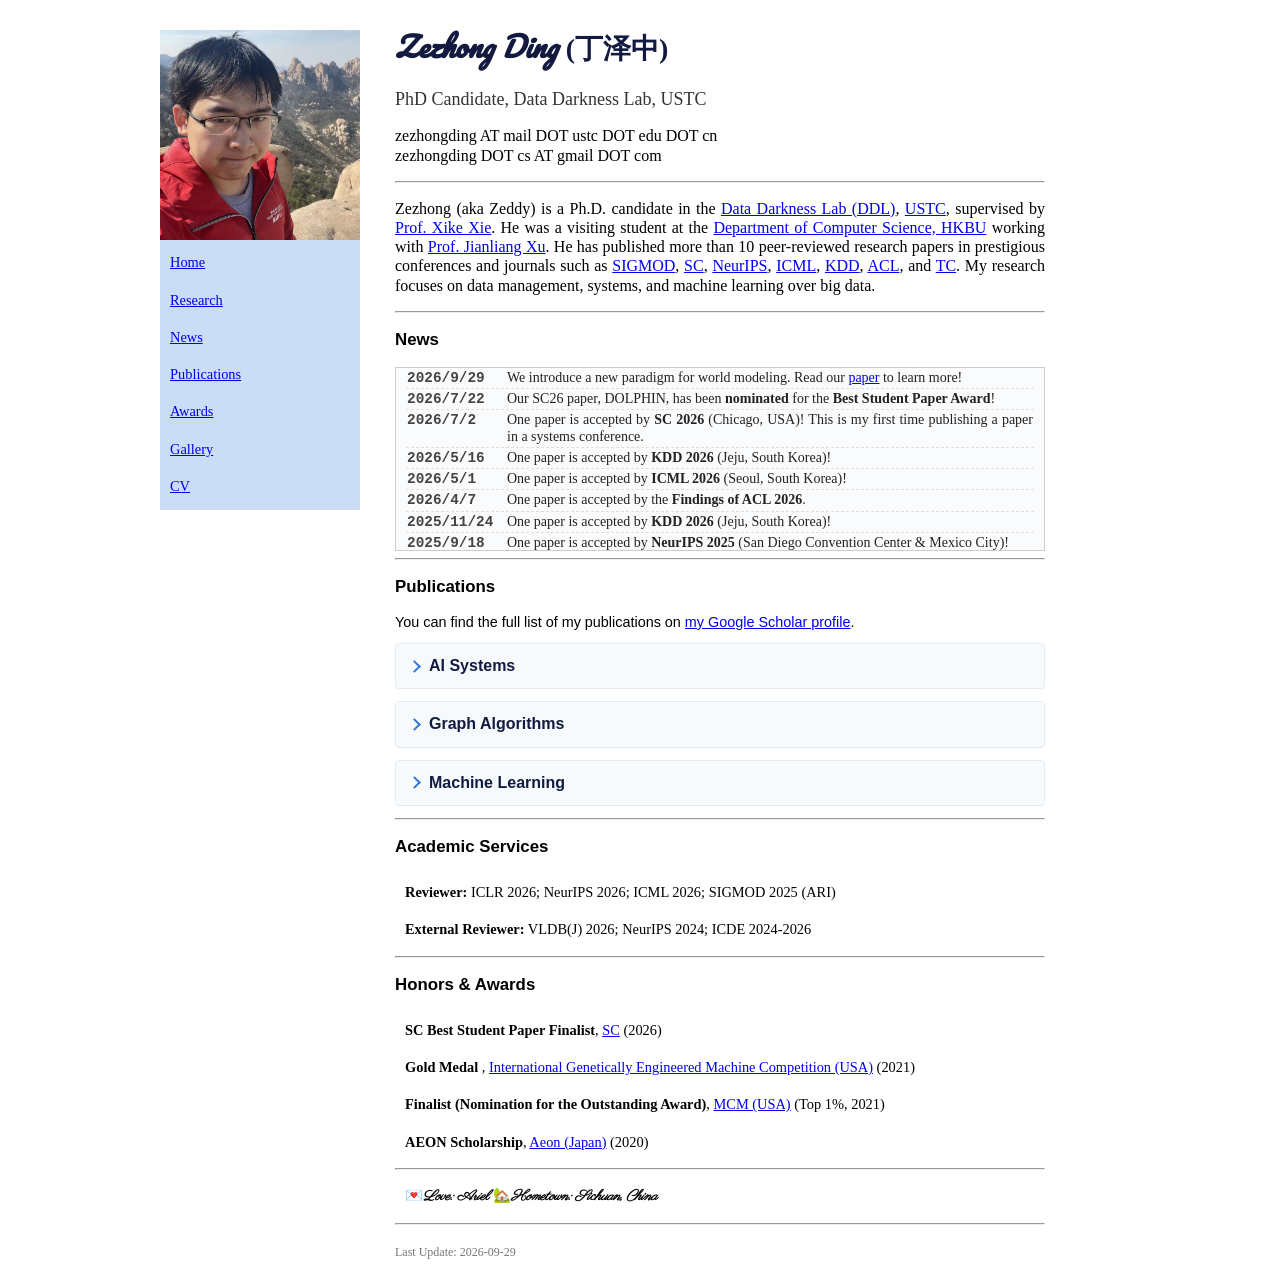
==== commit f89138cf: "update" ====
--- a/index.html
+++ b/index.html
@@ -438,6 +438,7 @@
 			<h3><a name="news">News</a></h3>  
 			<div class="news-box">  
 				<ul class="news-list">
+					<li><span class="news-date">2026/9/29</span><span class="news-content">We introduce a new paradigm for world modeling. Read our <a href="https://arxiv.org/abs/2609.34159">paper</a> to learn more!</span></li>
 					<li><span class="news-date">2026/7/22</span><span class="news-content">Our SC26 paper, DOLPHIN, has been <b>nominated</b> for the <b>Best Student Paper Award</b>!</span></li>
 					<li><span class="news-date">2026/7/2</span><span class="news-content">One paper is accepted by <b>SC 2026</b> (Chicago, USA)! This is my first time publishing a paper in a systems conference.</span></li>
 					<li><span class="news-date">2026/5/16</span><span class="news-content">One paper is accepted by <b>KDD 2026</b> (Jeju, South Korea)!</span></li>
@@ -533,9 +534,14 @@
 <details class="pub-group">
   <summary>Machine Learning</summary>
   <ul class="pub">
+	<li class=MsoNormal><strong><font color=#0aa0c0>[Preprint-26]</font></strong> <strong><u>Zezhong Ding</u></strong>, Yipeng Li, Xike Xie*,
+                <b>WorldGraph: Graph-Native World Modeling</b>.
+                (<a href="https://arxiv.org/abs/2609.34159" target="_blank">PDF</a>) (<a href="https://github.com/USTC-DataDarknessLab/Graph-Native_World_Modeling"  target="_blank">Code</a>)
+	</li>
 	<li class=MsoNormal><strong><font color=#0aa0c0>[Preprint-26]</font></strong> <strong><u>Zezhong Ding</u></strong>, Jin Li, Xugang Wang, Xike Xie*,
                 <b>Gaussian Relational Graph Transformer</b>.
-                (<a href="https://arxiv.org/abs/2605.15575" target="_blank">PDF</a>) (<a href="#" onclick="alert('The code will be released soon.'); return false;" target="_blank">Code</a>)
+                (<a href="https://arxiv.org/abs/2605.15575" target="_blank">PDF</a>) (<a href="https://github.com/USTC-DataDarknessLab/GelGT" target="_blank">Code</a>)
+	</li>			
     <li class="MsoNormal">
       <strong><font color="#0aa0c0">[NeurIPS-25]</font></strong>
       Jin Li<sup>1</sup>, <strong><u>Zezhong Ding</u><sup>1</sup></strong>, Xike Xie*,
@@ -671,7 +677,7 @@
 			<!-- <div style="padding-bottom: 200px;"></div>  -->
 			<!-- Add space at the bottom -->
 			<!-- New: Last Update Section -->
-            <p style="font-size: 12px; color: #777; text-align: left; margin-top: 20px;">Last Update: 2026-09-28</p>
+            <p style="font-size: 12px; color: #777; text-align: left; margin-top: 20px;">Last Update: 2026-09-29</p>
 		</div>
 	</div>
 
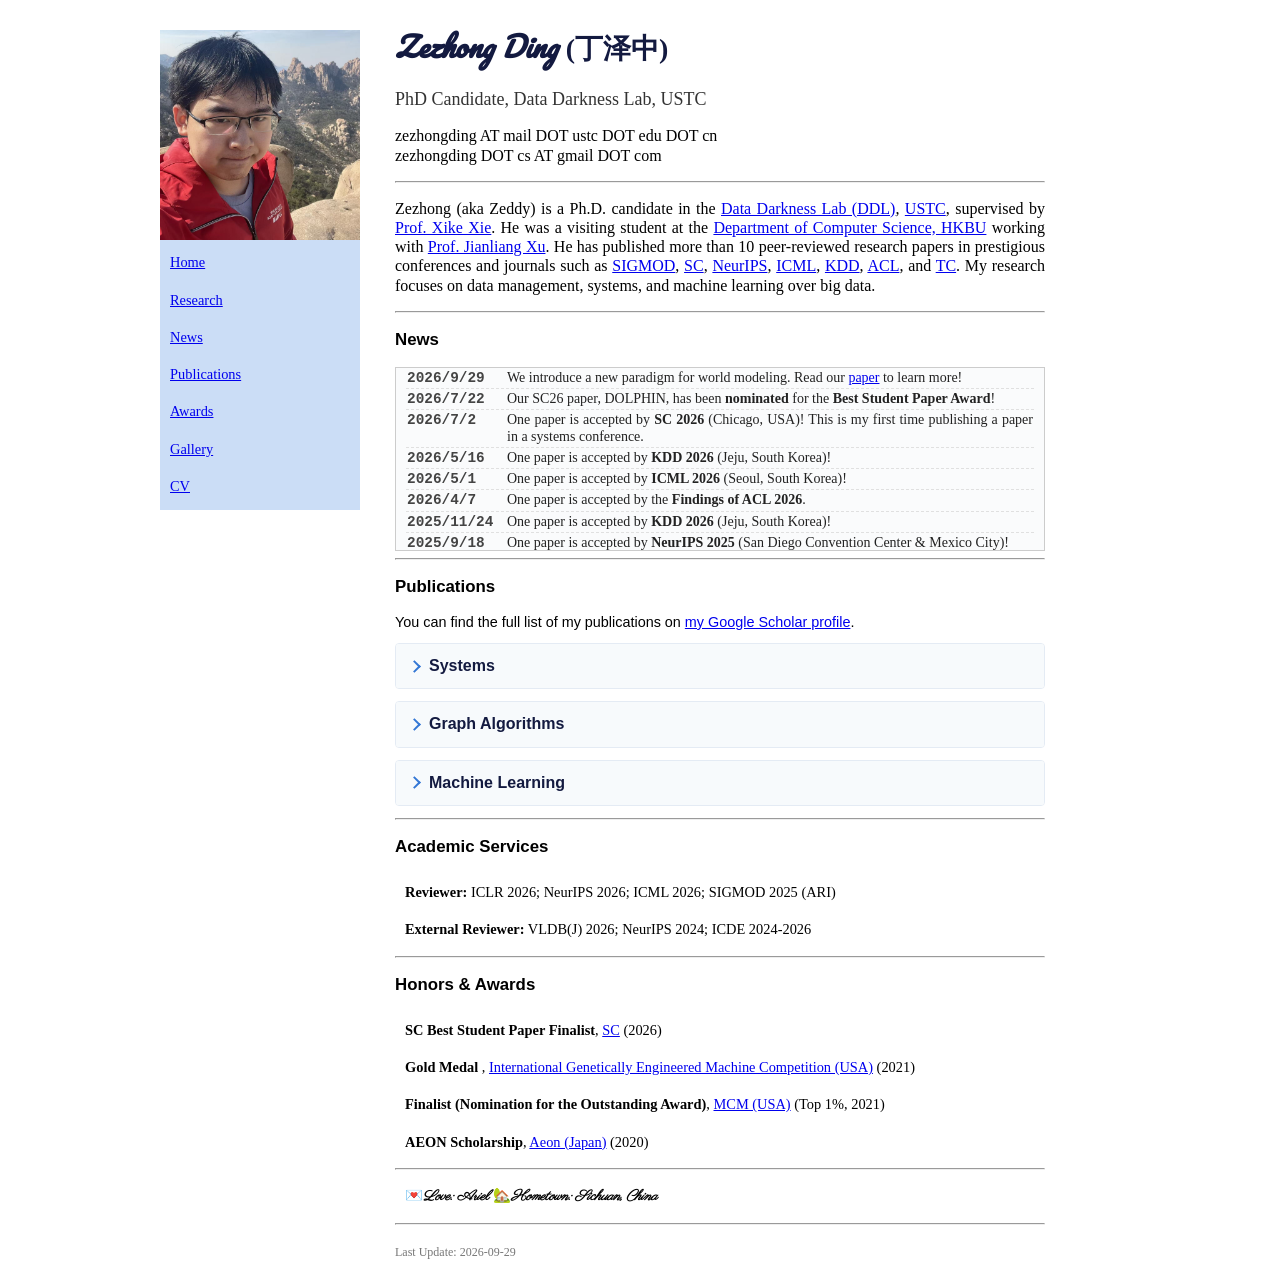
==== commit ce9a5717: "update" ====
--- a/index.html
+++ b/index.html
@@ -462,7 +462,7 @@
 			<h3><a name="pub">Publications</a></h3>
 				You can find the full list of my publications on <a href="https://scholar.google.com/citations?hl=en&user=k2P5VakAAAAJ">my Google Scholar profile</a>.
 				<details class="pub-group">
-  <summary>AI Systems</summary>
+  <summary>Systems</summary>
   <ul class="pub">
     <li class="MsoNormal">
       <strong><font color="#0aa0c0">[SC-26]</font></strong>
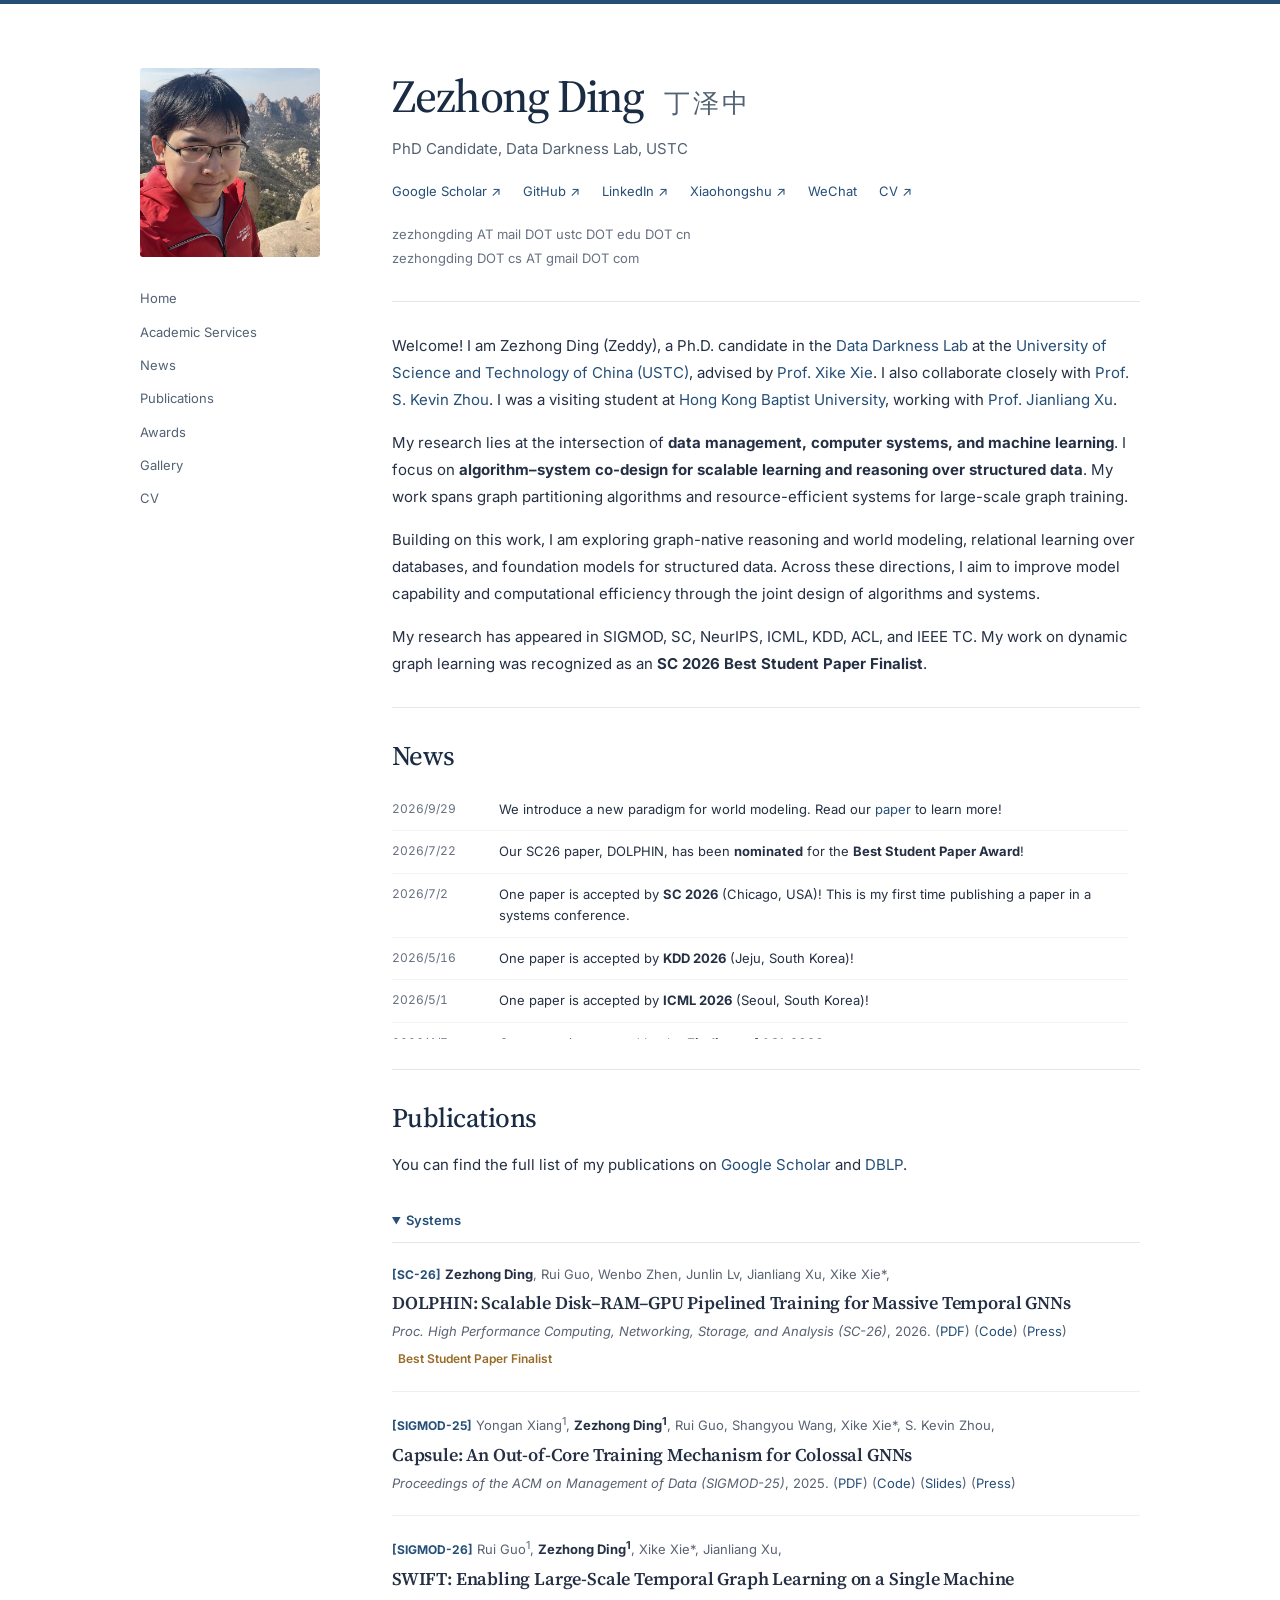
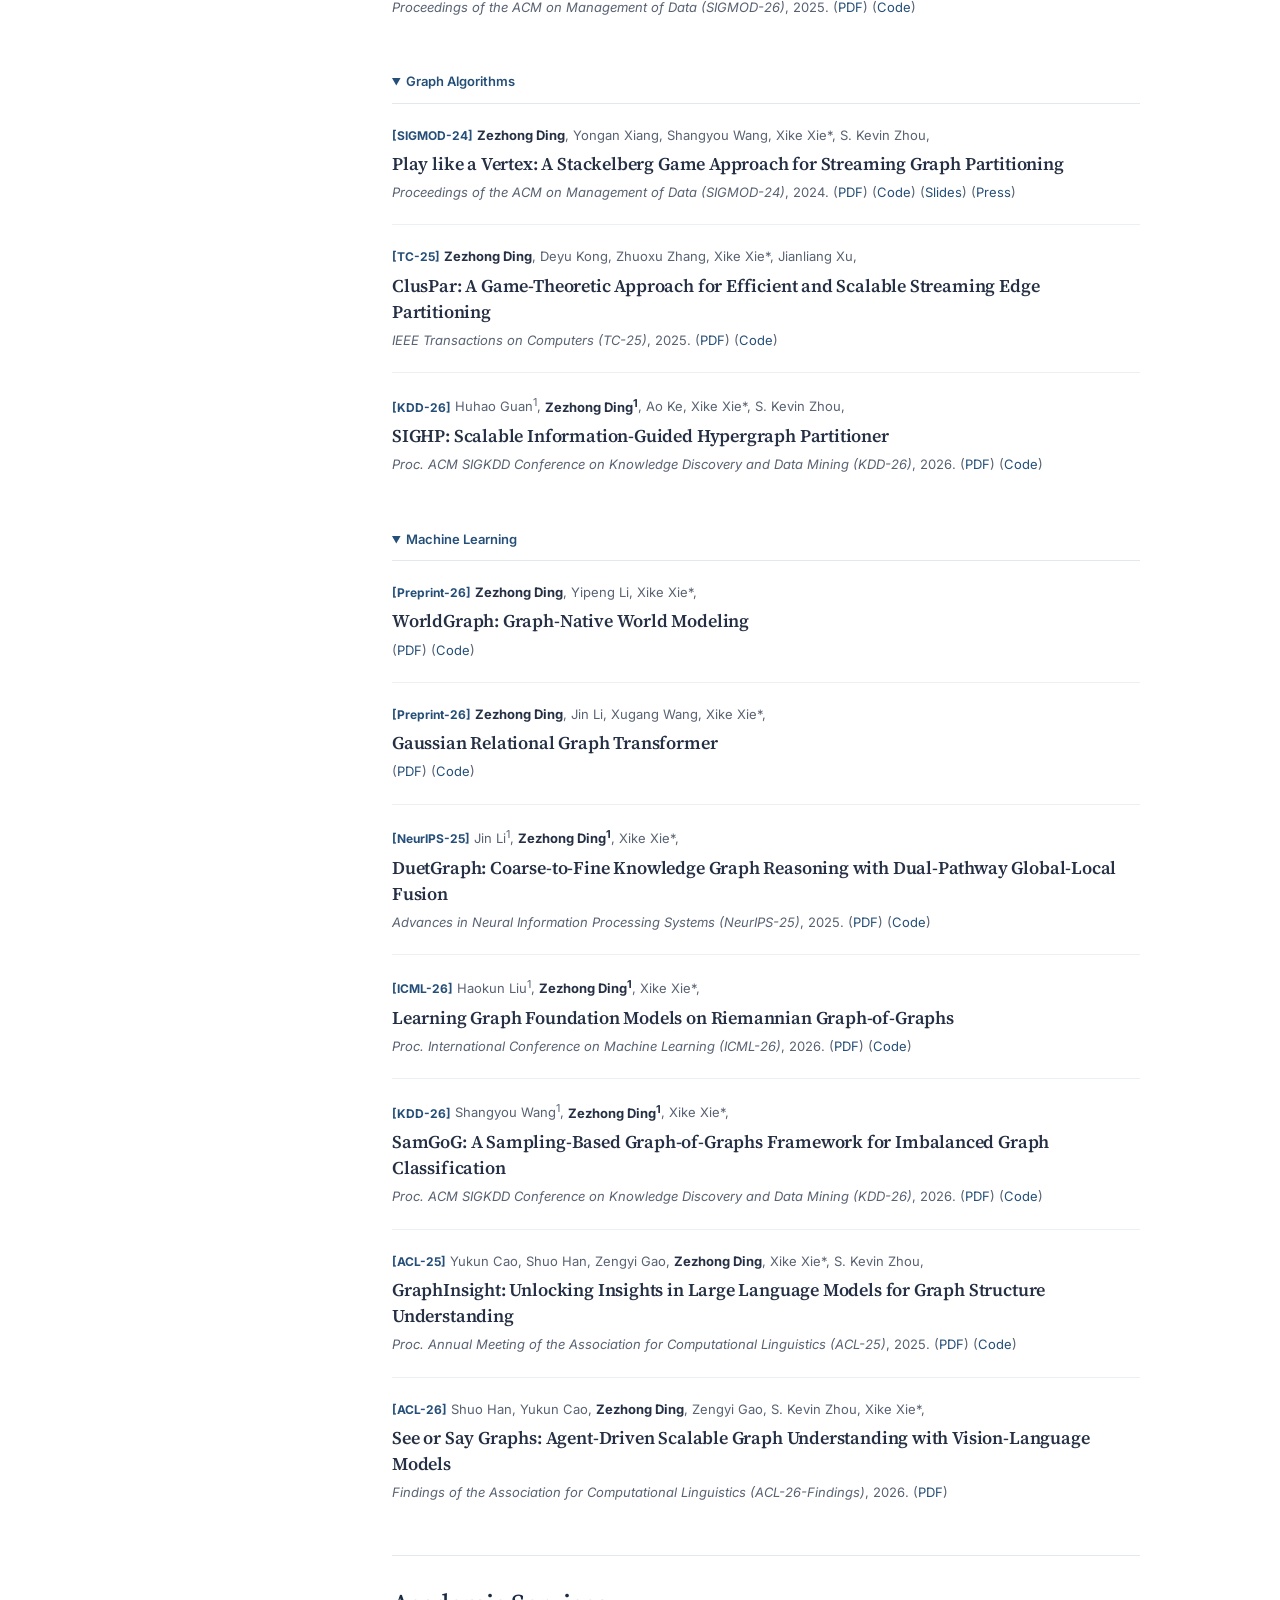
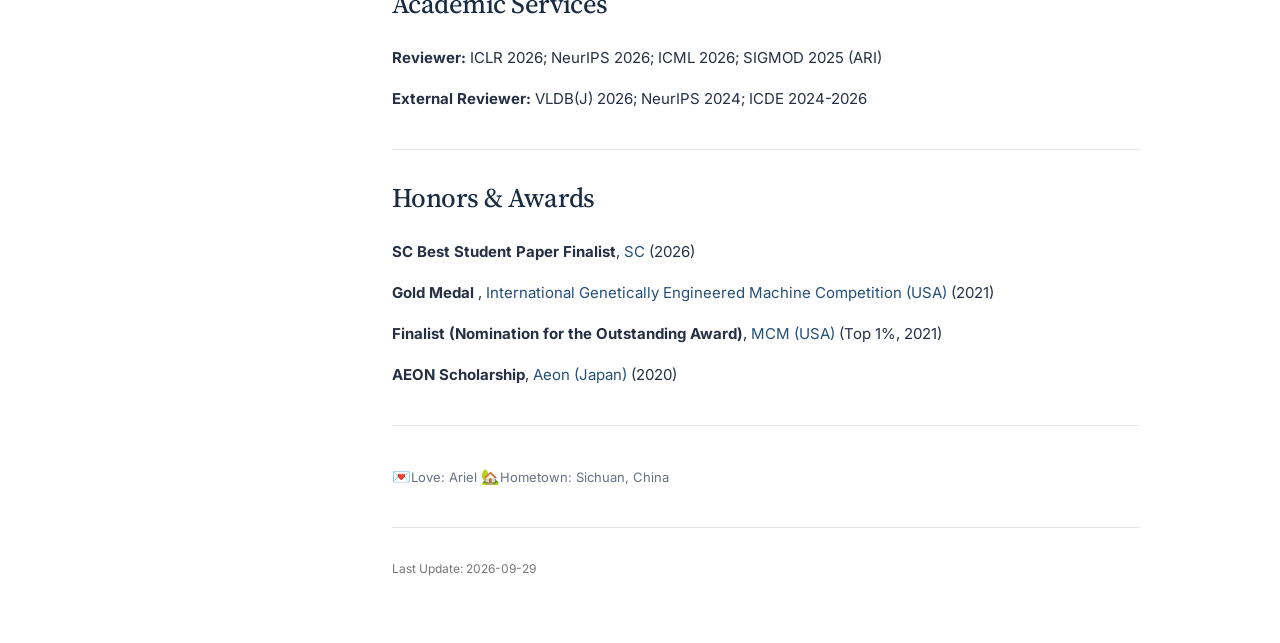
==== commit f2bc27d5: "update" ====
--- a/index.html
+++ b/index.html
@@ -1,10 +1,6 @@
 <!DOCTYPE html>
 <html lang='en'>
 <head>
-	<link href="https://fonts.googleapis.com/css2?family=Dancing+Script&display=swap" rel="stylesheet">
-	<link href="https://fonts.googleapis.com/css2?family=Italianno&display=swap" rel="stylesheet">
-	<link href="https://fonts.googleapis.com/css2?family=Pacifico&display=swap" rel="stylesheet">
-	<link href="https://fonts.googleapis.com/css2?family=Parisienne&display=swap" rel="stylesheet">
 	<link rel="icon" href="favicon.ico" type="image/x-icon">
 	<meta http-equiv="Content-Type" content="text/html; charset=UTF-8" />
     <meta charset="utf-8">
@@ -17,315 +13,23 @@
       window.dataLayer = window.dataLayer || [];
       function gtag(){dataLayer.push(arguments);}
       gtag('js', new Date());
-    
+
       gtag('config', 'UA-114851970-1');
       gtag('config', 'UA-114851970-2');
     </script>
-	<style type="text/css">
-.pub-group {
-    margin: 12px 0;
-    border: 1px solid #e4ebf4;
-    border-radius: 4px;
-    overflow: hidden;
-}
-
-.pub-group > summary {
-    display: flex;
-    align-items: center;
-    gap: 10px;
-    padding: 11px 14px;
-    background: #f7fafc;
-    color: #131a40;
-    font-family: Verdana, Arial, Helvetica, sans-serif;
-    font-size: 16px;
-    font-weight: 600;
-    line-height: 1.4;
-    cursor: pointer;
-    list-style: none;
-    transition: background-color 0.2s, color 0.2s;
-}
-
-/* 隐藏默认箭头，改用与页面蓝色一致的小箭头 */
-.pub-group > summary::-webkit-details-marker {
-    display: none;
-}
-
-.pub-group > summary::before {
-    content: "";
-    width: 7px;
-    height: 7px;
-    flex: 0 0 7px;
-    border-right: 2px solid #3477D5;
-    border-bottom: 2px solid #3477D5;
-    transform: rotate(-45deg);
-    transition: transform 0.2s;
-}
-
-.pub-group[open] > summary::before {
-    transform: rotate(45deg);
-}
-
-.pub-group > summary:hover {
-    background: #edf5fc;
-    color: #3477D5;
-}
-
-.pub-group > summary:focus-visible {
-    outline: 2px solid #3477D5;
-    outline-offset: -2px;
-}
-
-.pub-group > .pub {
-    margin: 0;
-    padding: 5px 10px;
-}
-
-/* 覆盖原有 .pub li 样式，让论文列表与分类标题协调 */
-.pub-group .pub li {
-    padding: 9px 8px;
-    font-family: Georgia, "Times New Roman", serif;
-    font-size: 14px;
-    line-height: 1.55;
-}
-
-.pub-group .pub li + li {
-    border-top: 1px solid #f0f2f5;
-}
-		.phd-title {
-			font-family: 'Georgia', serif; /* 选择优雅的衬线字体 */
-			font-size: 18px; /* 稍微大一点的字号 */
-			color: #333; /* 比纯黑色柔和的深灰色 */
-			margin-top: 5px; /* 与上方姓名保持距离 */
-			margin-bottom: 15px; /* 与下方联系方式保持距离 */
-			text-align: left; /* 确保左对齐 */
-			font-weight: normal; /* 确保不是粗体 */
-		}
-		body {
-			font: 90%/1.2 Verdana, Arial, Helvetica, sans-serif;
-			margin: 0;
-			padding: 0;
-			color: #000;
-		}
-		h1 {
-			background-color:white;
-			color: #3477D5;
-            text-align:center;
-			font-family: "sans serif";
-			padding: 20px;
-		}
-		.container {
-			width: 960px;
-			margin: 0 auto;
-			overflow: hidden; 
-            padding-top: 30px;
-		}
-        #visitor {
-            color: white;
-         }
-		.sidebar1 {
-			float: left;
-			width: 200px;
-			background-color: #CBDDF6;
-			padding-bottom: 5px;
-		}
-		.sidebar2 {
-			float: right;
-			width: 150px;
-			background-color: #CBDDF6;
-			padding-bottom: 5px;
-		}
-		.content {
-			width: 650px;
-			padding-left: 35px;
-			padding-right: 10px;
-			float: left;
-		}
-		.sidebar1 li{
-			list-style-type: none;
-		}
-		.MsoNormal {
-			font-family: 'Georgia', 'serif';
-		}
-		.pub li{
-            font: 220 12px/1.5;
-        }
-        p {
-	        text-align: justify;
-            font-family: verdana;
-            font-size: 16px;
-        }
-		pnew {
-			text-align: justify;
-			font-family: verdana;
-			font-size: 16px;
-			font-style: italic;
-		}
-        p2, p3 {
-			text-align: justify;
-            font-family: verdana;
-            font-size: 14px;
-        }
-        li p {
-			text-align: justify;
-			font: 200 12px/1.5 Georgia, Times New Roman, serif;  
-		} 
-		li {  
-			text-align: justify;
-			padding: 10px;  
-			font-family: verdana;
-		} 
-        ul {
-            list-style-type: none;
-            margin: 0;
-            padding: 0;
-        }
-		ul2 {
-            list-style-type: decimal;
-        }
-		.highlight {
-			text-align: center;
-			font-family: 'Dancing Script', cursive;
-			color: #2176a5;
-			background: linear-gradient(90deg, #f7fafc 0%, #e6f6fd 100%);
-			padding: 10px;
-			border-radius: 0px;
-			box-shadow: 0 4px 0px rgba(33, 118, 165, 0.07);
-		}
-		.fancy-font {
-			font-style: italic;
-			font-family: 'Pacifico', cursive;
-        }
-		.fancy-font2 {
-			font-style: italic;
-			font-family: 'Parisienne', cursive;
-        }
-		.news-box {  
-			height: 180px;  
-			overflow-y: auto;  
-			border: 1px solid #ccc;  
-			padding: 1px 10px;
-			background: #fafbfc;  
-			margin-top: 0;
-			margin-bottom: 0;
-		}  
-		.news-box::-webkit-scrollbar { width: 8px; }  
-		.news-box::-webkit-scrollbar-thumb { background: #e0e0e0; border-radius: 4px; }  
-		.news-list { list-style: none; margin: 0; padding: 0; }
-		.news-list li {
-			margin-bottom: 1px;
-			padding: 1px;
-			border-bottom: 1px dashed #e0e0e0;
-			display: flex;
-			align-items: flex-start;
-			transition: background 0.2s;
-		}
-		.news-list li:last-child { border-bottom: none; }
-		.news-date {
-			color: #444f;
-			font-weight: bold;
-			font-family: 'Consolas', monospace;
-			min-width: 90px;
-			display: inline-block;
-			margin-right: 10px;
-		}
-		.news-content { color: #222; font-size: 14px; flex: 1; }
-		.news-list li:hover { background: #f0f8ff; }
-
-		/* --- Styles for Collapsible Research Interests (Optimized) --- */
-		.research-section {
-			list-style: none;
-			padding-left: 0;
-		}
-		.research-category {
-			/* No border here, apply it to the toggle button instead for better control */
-		}
-		.research-category-toggle {
-			background-color: transparent;
-			color: #333;
-			padding: 8px 5px;
-			width: 100%;
-			border: none;
-			border-bottom: 1px solid #eee;
-			text-align: left;
-			outline: none;
-			font-size: 1.1em;
-			font-weight: bold;
-			margin: 0;
-		}
-		.research-section .research-category:last-child .research-category-toggle {
-			border-bottom: none;
-		}
-		.research-content-panel {
-			padding: 12px 18px;
-			background-color: white;
-		}
-		.research-content-panel ul { list-style: none; padding-left: 0; }
-		.research-content-panel ul li { list-style-type: none; padding: 4px 0; margin-bottom: 6px; }
-		.research-content-panel ul li ul { padding-left: 20px; margin-top: 5px; }
-		.research-content-panel ul li ul li { margin-bottom: 5px; }
-			.research-section > li > strong a {
-				color: #3477D5;
-				text-decoration: none;
-			}
-			.research-section > li > strong a:hover {
-				text-decoration: underline;
-			}
-
-			/* --- Talks List Styles --- */
-			.talks-list {
-				padding-left: 0;
-			}
-			.talks-list li {
-				margin-bottom: 12px;
-				padding: 10px 0;
-			}
-			.talk-title {
-				display: block;
-				font-weight: bold;
-				font-size: 0.9em;
-				margin-bottom: 5px;
-				color: #131a40;
-			}
-			.talk-meta {
-				display: block;
-				color: #444;
-				font-size: 0.95em;
-			}
-			.talk-date {
-				display: block;
-				margin-top: 4px;
-				color: #666;
-				font-size: 0.9em;
-			}
-			.talk-slides {
-				margin-left: 6px;
-				color: #3477D5;
-				text-decoration: none;
-			}
-			.talk-slides:hover {
-				text-decoration: underline;
-			}
-			.oral {
-				color: #d62728;
-				font-style: italic;
-				font-weight: 600;
-				white-space: nowrap;
-				}
-.award {
-  color: #d62728;
-  font-style: italic;
-  font-weight: 600;
-}
-	</style>
+	<link rel="preconnect" href="https://fonts.googleapis.com">
+    <link rel="preconnect" href="https://fonts.gstatic.com" crossorigin>
+    <link href="https://fonts.googleapis.com/css2?family=Inter:wght@400;500;600;700&amp;family=Source+Serif+4:wght@400;500;600&amp;display=swap" rel="stylesheet">
+    <link rel="stylesheet" href="assets/home.css">
 	<title>Zezhong Ding's Homepage</title>
 </head>
 <body>
 	<div class="container">
-		<div class="sidebar1">
-			<!-- <img src="./zezhongnew.jpg" width="200" height="248.69" alt="picture" /> -->
-			<img src="./zezhongnew.jpg" width="200" height="210" alt="picture" />
-			<li><a target="_self" href="https://zezhongding.github.io/">Home</a></li>
-			<li><a href="#research">Research</a></li>
+		<aside class="sidebar1" aria-label="Profile and navigation">
+			<!-- <img src="./zezhongnew.jpg" width="200" height="248.69" alt="Zezhong Ding" /> -->
+			<img src="./zezhongnew.jpg" width="200" height="210" alt="Zezhong Ding" />
+			<ul aria-label="Navigation"><li><a target="_self" href="https://zezhongding.github.io/">Home</a></li>
+			<li><a href="#services">Academic Services</a></li>
 			<li><a href="#news">News</a></li>
 			<li><a href="#pub">Publications</a></li>
 			<li><a href="#awards">Awards</a></li>
@@ -333,34 +37,61 @@
 			<li><a target="Gallery" href="photo.html">Gallery</a></li>
 			<!-- <li><a target="Experience" href="experience.html">Experience</a></li> -->
 			<li><a target="_blank" href="resume.pdf">CV</a></li>
-		</div>
-		<div class="content">
-			<h2 style="color:#131a40;font-size:28px;margin-top:0px"><a name="name" class="fancy-font">Zezhong Ding</a> <a style="font-family:KaiTi"">(丁泽中)</a></h2>
-			<p class="phd-title">PhD Candidate, Data Darkness Lab, USTC</p>
+		</ul></aside>
+		<main class="content">
+			<h1 id="name">Zezhong Ding <span class="chinese-name">丁泽中</span></h1>
+			<p class="phd-title">PhD Candidate, Data Darkness Lab, USTC</p><div class="profile-links"><a href="https://scholar.google.com/citations?hl=en&amp;user=k2P5VakAAAAJ">Google Scholar ↗</a><a href="https://github.com/zezhongding">GitHub ↗</a><a href="https://www.linkedin.com/in/zezhong-ding-a77b8432b/" target="_blank" rel="noopener">LinkedIn ↗</a><a href="https://www.xiaohongshu.com/user/profile/5f223d3000000000010011a5" target="_blank" rel="noopener">Xiaohongshu ↗</a><details class="wechat-contact"><summary>WeChat</summary><div class="wechat-panel"><button class="wechat-close" type="button" aria-label="Close WeChat QR code">×</button><img src="assets/wechat-qr.jpg" alt="Zezhong Ding's WeChat QR code" width="280" loading="lazy"><p>Scan to connect on WeChat</p><p>Please include your name, affiliation, and reason for connecting in your friend request.</p></div></details><a href="resume.pdf">CV ↗</a></div>
 			<!-- <pnew class="highlight">My heart is in the research!</pnew>  -->
-            <p style="font-family:serif;font-size:16px"> 
+            <p class="contact-info">
 zezhongding AT mail DOT ustc DOT edu DOT cn<br>
 zezhongding DOT cs AT gmail DOT com<br></p>
 			<!-- 🏫 University of Science and Technology of China (USTC)<br>
-		
-			<a target="_blank" href="https://scholar.google.com/citations?hl=en&user=k2P5VakAAAAJ">Google Scholar</a>,       	
+
+			<a target="_blank" href="https://scholar.google.com/citations?hl=en&user=k2P5VakAAAAJ">Google Scholar</a>,
 			<a target="_blank" href="https://github.com/zezhongding">Github</a>,
 			<a target="_blank" href="resume.pdf">CV</a><br> -->
-			
-			 
+
+
 			<!-- <img src="./ustcblue.jpg" width="75" height="75" alt="picture"/>
 			<img src="./DDLlogo.png" width="200" height="75" alt="picture"/> -->
 			<hr>
 			<!-- <h3><a>$ whoami</a></h3>   -->
-			<p>  Zezhong (aka Zeddy) is a Ph.D. candidate in the <a target="ddl" href="ddl.html">Data Darkness Lab (DDL)</a>,
-				<a target="_blank" href="https://www.ustc.edu.cn/">USTC</a>, 
-				supervised by <a target="_blank" href="http://staff.ustc.edu.cn/~xkxie/">Prof. Xike Xie</a>. He was a visiting student at the <a target="_blank" href="https://www.comp.hkbu.edu.hk/">Department of Computer Science, HKBU</a> working with <a target="_blank" href="https://www.comp.hkbu.edu.hk/~xujl/">Prof. Jianliang Xu</a>. 
+			<p>
+				Welcome! I am Zezhong Ding (Zeddy), a Ph.D. candidate in the
+				<a href="ddl.html">Data Darkness Lab</a> at the
+				<a href="https://www.ustc.edu.cn/" target="_blank" rel="noopener">University of Science and Technology of China (USTC)</a>,
+				advised by <a href="http://staff.ustc.edu.cn/~xkxie/" target="_blank" rel="noopener">Prof. Xike Xie</a>.
+				I also collaborate closely with <a href="https://scholar.google.com/citations?user=8eNm2GMAAAAJ&amp;hl=en" target="_blank" rel="noopener">Prof. S. Kevin Zhou</a>.
+				I was a visiting student at
+				<a href="https://www.hkbu.edu.hk/" target="_blank" rel="noopener">Hong Kong Baptist University</a>,
+				working with <a href="https://www.comp.hkbu.edu.hk/~xujl/" target="_blank" rel="noopener">Prof. Jianliang Xu</a>.
+			</p>
+
+			<p>
+				My research lies at the intersection of <strong>data management, computer systems, and machine learning</strong>.
+				I focus on <strong>algorithm–system co-design for scalable learning and reasoning over structured data</strong>.
+				My work spans graph partitioning algorithms and resource-efficient systems for large-scale graph training.
+			</p>
+
+			<p>
+				Building on this work, I am exploring graph-native reasoning and world modeling, relational learning over databases,
+				and foundation models for structured data. Across these directions, I aim to improve model capability and computational
+				efficiency through the joint design of algorithms and systems.
+			</p>
+
+			<p>
+				My research has appeared in SIGMOD, SC, NeurIPS, ICML, KDD, ACL, and IEEE TC.
+				My work on dynamic graph learning was recognized as an <strong>SC 2026 Best Student Paper Finalist</strong>.
+			</p>
+			<!-- <p>  Zezhong (aka Zeddy) is a Ph.D. candidate in the <a target="ddl" href="ddl.html">Data Darkness Lab (DDL)</a>,
+				<a target="_blank" href="https://www.ustc.edu.cn/">USTC</a>,
+				supervised by <a target="_blank" href="http://staff.ustc.edu.cn/~xkxie/">Prof. Xike Xie</a>. He was a visiting student at the <a target="_blank" href="https://www.comp.hkbu.edu.hk/">Department of Computer Science, HKBU</a> working with <a target="_blank" href="https://www.comp.hkbu.edu.hk/~xujl/">Prof. Jianliang Xu</a>.
 				He has published more than 10 peer-reviewed research papers in prestigious conferences and journals such as <a target="_blank" href="https://sigmod.org/">SIGMOD</a>, <a target="_blank" href="https://supercomputing.org/">SC</a>, <a target="_blank" href="https://neurips.cc/">NeurIPS</a>, <a target="_blank" href="https://icml.cc/">ICML</a>, <a target="_blank" href="https://www.kdd.org/">KDD</a>, <a target="_blank" href="https://aclanthology.org/venues/acl/">ACL</a>, and <a target="_blank" href="https://ieeexplore.ieee.org/xpl/RecentIssue.jsp?punumber=12">TC</a>. My research focuses on data management,  systems, and machine learning over big data.
-			</p>
+			</p> -->
             <!-- <p>  Zezhong (aka Zeddy) is a Ph.D. candidate (successive master-doctor program since 2022) in the <a target="ddl" href="ddl.html">Data Darkness Lab (DDL)</a> at the <a target="_blank" href="https://saids.ustc.edu.cn/main.htm">School of Artificial Intelligence and Data Science</a>,
-				<a target="_blank" href="https://www.ustc.edu.cn/">University of Science and Technology of China (USTC)</a>, 
-				supervised by <a target="_blank" href="http://staff.ustc.edu.cn/~xkxie/">Prof. Xike Xie</a>. He was a visiting student at the <a target="_blank" href="https://www.comp.hkbu.edu.hk/">Department of Computer Science, Hong Kong Baptist University</a>, from 2024 to 2025, working with <a target="_blank" href="https://www.comp.hkbu.edu.hk/~xujl/">Prof. Jianliang Xu</a>. 
-				 He received his B.Eng. (Hons) degree in Computer Science and Technology from <a target="_blank" href="https://www.ouc.edu.cn/">Ocean University of China</a> in 2022.  
+				<a target="_blank" href="https://www.ustc.edu.cn/">University of Science and Technology of China (USTC)</a>,
+				supervised by <a target="_blank" href="http://staff.ustc.edu.cn/~xkxie/">Prof. Xike Xie</a>. He was a visiting student at the <a target="_blank" href="https://www.comp.hkbu.edu.hk/">Department of Computer Science, Hong Kong Baptist University</a>, from 2024 to 2025, working with <a target="_blank" href="https://www.comp.hkbu.edu.hk/~xujl/">Prof. Jianliang Xu</a>.
+				 He received his B.Eng. (Hons) degree in Computer Science and Technology from <a target="_blank" href="https://www.ouc.edu.cn/">Ocean University of China</a> in 2022.
 				He has published several research papers in prestigious conferences and journals such as <a target="_blank" href="https://sigmod.org/">SIGMOD</a>, <a target="_blank" href="https://supercomputing.org/">SC</a>, <a target="_blank" href="https://neurips.cc/">NeurIPS</a>, <a target="_blank" href="https://icml.cc/">ICML</a>, <a target="_blank" href="https://www.kdd.org/">KDD</a>, <a target="_blank" href="https://aclanthology.org/venues/acl/">ACL</a>, and <a target="_blank" href="https://ieeexplore.ieee.org/xpl/RecentIssue.jsp?punumber=12">TC</a>.
 			</p> -->
             <!-- <p><strong><font>$ echo "📌Welcome to contact me for any discussion!</font></strong>😊"</p> -->
@@ -390,13 +121,13 @@
 							<li>🎯<strong>Graph/Hypergraph Partitioning</strong>: How to Partition Big Graphs/Hypergraphs?
 								<ul>
 									<li> Graph Partitioning: [<a href="https://dl.acm.org/doi/10.1145/3654965" target="_blank"><font color=#0aa0c0>S5P, <strong>SIGMOD-24</strong></font></a>], [<a href="https://doi.org/10.1109/TC.2024.3475568" target="_blank"><font color=#0aa0c0>ClusPar, <strong>TC-25</strong></font></a>]</li>
-									<li> Hypergraph Partitioning: [<a href="https://dl.acm.org/doi/pdf/10.1145/3770854.3780266" target="_blank"><font color=#0aa0c0>SIGHP, <strong>SIGKDD-26</strong></font></a>]</li>	
+									<li> Hypergraph Partitioning: [<a href="https://dl.acm.org/doi/pdf/10.1145/3770854.3780266" target="_blank"><font color=#0aa0c0>SIGHP, <strong>SIGKDD-26</strong></font></a>]</li>
 								</ul>
 							</li>
 						</ul>
 					</div>
 				</article>
-			
+
 				<article class="research-category">
 					<h4 class="research-category-toggle">🤖 Machine Learning</h4>
 					<div class="research-content-panel">
@@ -409,20 +140,20 @@
 								</ul>
 							</li>
 							<li>
-								🎯<strong>LLMs</strong>: How to Enhance LLMs' Reasoning Ability? 
+								🎯<strong>LLMs</strong>: How to Enhance LLMs' Reasoning Ability?
 								<ul>
-								<li>LLM for Graph Understanding: [<a href="https://arxiv.org/abs/2409.03258" target="_blank"><font color=#0aa0c0>GraphInsight, <strong>ACL-25</strong></font></a>], [<a href="https://arxiv.org/pdf/2510.16769" target="_blank"><font color=#0aa0c0>GraphVista, <strong>ACL-26-Findings</strong></font></a>]</li> 
+								<li>LLM for Graph Understanding: [<a href="https://arxiv.org/abs/2409.03258" target="_blank"><font color=#0aa0c0>GraphInsight, <strong>ACL-25</strong></font></a>], [<a href="https://arxiv.org/pdf/2510.16769" target="_blank"><font color=#0aa0c0>GraphVista, <strong>ACL-26-Findings</strong></font></a>]</li>
 								</ul>
 							</li>
 						</ul>
 					</div>
 				</article>
-			
+
 				<article class="research-category">
 					<h4 class="research-category-toggle">💻 Computer Systems</h4>
 					<div class="research-content-panel">
 						<ul>
-							<li>🎯<strong>Graph Training Systems</strong>: How to  Train Big Graphs? 
+							<li>🎯<strong>Graph Training Systems</strong>: How to  Train Big Graphs?
 								<ul>
 									<li>Static Graph Training: [<a href="https://doi.org/10.1145/3709669" target="_blank"><font color=#0aa0c0>Capsule, <strong>SIGMOD-25</strong></font></a>]</li>
 									<li>Dynamic Graph Training: [<a href="https://dl.acm.org/doi/10.1145/3749184" target="_blank"><font color=#0aa0c0>SWIFT, <strong>SIGMOD-26</strong></font></a>]</li>
@@ -431,12 +162,12 @@
 						</ul>
 					</div>
 				</article> -->
-			</section>
+
 			<!-- ================== RESEARCH INTERESTS SECTION END ================== -->
-			
-			<hr>
-			<h3><a name="news">News</a></h3>  
-			<div class="news-box">  
+
+			<hr>
+			<h3 id="news">News</h3>
+			<div class="news-box">
 				<ul class="news-list">
 					<li><span class="news-date">2026/9/29</span><span class="news-content">We introduce a new paradigm for world modeling. Read our <a href="https://arxiv.org/abs/2609.34159">paper</a> to learn more!</span></li>
 					<li><span class="news-date">2026/7/22</span><span class="news-content">Our SC26 paper, DOLPHIN, has been <b>nominated</b> for the <b>Best Student Paper Award</b>!</span></li>
@@ -459,15 +190,15 @@
 			</div>
 			<hr>
 
-			<h3><a name="pub">Publications</a></h3>
-				You can find the full list of my publications on <a href="https://scholar.google.com/citations?hl=en&user=k2P5VakAAAAJ">my Google Scholar profile</a>.
-				<details class="pub-group">
+			<h3 id="pub">Publications</h3>
+				You can find the full list of my publications on <a href="https://scholar.google.com/citations?hl=en&amp;user=k2P5VakAAAAJ">Google Scholar</a> and <a href="https://dblp.org/pid/371/4832-1.html" target="_blank" rel="noopener">DBLP</a>.
+				<details class="pub-group" open>
   <summary>Systems</summary>
   <ul class="pub">
     <li class="MsoNormal">
       <strong><font color="#0aa0c0">[SC-26]</font></strong>
       <strong><u>Zezhong Ding</u></strong>, Rui Guo, Wenbo Zhen, Junlin Lv, Jianliang Xu, Xike Xie*,
-      <b>DOLPHIN: Scalable Disk–RAM–GPU Pipelined Training for Massive Temporal GNNs</b>,
+      <b>DOLPHIN: Scalable Disk–RAM–GPU Pipelined Training for Massive Temporal GNNs</b>
       <i>Proc. High Performance Computing, Networking, Storage, and Analysis (SC-26)</i>, 2026.
       (<a href="#" onclick="alert('The PDF will be released soon.'); return false;">PDF</a>)
       (<a href="#" onclick="alert('The code will be released soon.'); return false;">Code</a>)
@@ -478,7 +209,7 @@
     <li class="MsoNormal">
       <strong><font color="#0aa0c0">[SIGMOD-25]</font></strong>
       Yongan Xiang<sup>1</sup>, <strong><u>Zezhong Ding</u><sup>1</sup></strong>, Rui Guo, Shangyou Wang, Xike Xie*, S. Kevin Zhou,
-      <b>Capsule: An Out-of-Core Training Mechanism for Colossal GNNs</b>,
+      <b>Capsule: An Out-of-Core Training Mechanism for Colossal GNNs</b>
       <i>Proceedings of the ACM on Management of Data (SIGMOD-25)</i>, 2025.
       (<a href="https://doi.org/10.1145/3709669" target="_blank">PDF</a>)
       (<a href="https://github.com/USTC-DataDarknessLab/Capsule" target="_blank">Code</a>)
@@ -489,7 +220,7 @@
     <li class="MsoNormal">
       <strong><font color="#0aa0c0">[SIGMOD-26]</font></strong>
       Rui Guo<sup>1</sup>, <strong><u>Zezhong Ding</u><sup>1</sup></strong>, Xike Xie*, Jianliang Xu,
-      <b>SWIFT: Enabling Large-Scale Temporal Graph Learning on a Single Machine</b>,
+      <b>SWIFT: Enabling Large-Scale Temporal Graph Learning on a Single Machine</b>
       <i>Proceedings of the ACM on Management of Data (SIGMOD-26)</i>, 2025.
       (<a href="https://dl.acm.org/doi/10.1145/3749184" target="_blank">PDF</a>)
       (<a href="https://github.com/USTC-DataDarknessLab/SWIFT" target="_blank">Code</a>)
@@ -497,13 +228,13 @@
   </ul>
 </details>
 
-<details class="pub-group">
+<details class="pub-group" open>
   <summary>Graph Algorithms</summary>
   <ul class="pub">
     <li class="MsoNormal">
       <strong><font color="#0aa0c0">[SIGMOD-24]</font></strong>
       <strong><u>Zezhong Ding</u></strong>, Yongan Xiang, Shangyou Wang, Xike Xie*, S. Kevin Zhou,
-      <b>Play like a Vertex: A Stackelberg Game Approach for Streaming Graph Partitioning</b>,
+      <b>Play like a Vertex: A Stackelberg Game Approach for Streaming Graph Partitioning</b>
       <i>Proceedings of the ACM on Management of Data (SIGMOD-24)</i>, 2024.
       (<a href="https://dl.acm.org/doi/10.1145/3654965" target="_blank">PDF</a>)
       (<a href="https://github.com/USTC-DataDarknessLab/S5P" target="_blank">Code</a>)
@@ -514,7 +245,7 @@
     <li class="MsoNormal">
       <strong><font color="#0aa0c0">[TC-25]</font></strong>
       <strong><u>Zezhong Ding</u></strong>, Deyu Kong, Zhuoxu Zhang, Xike Xie*, Jianliang Xu,
-      <b>ClusPar: A Game-Theoretic Approach for Efficient and Scalable Streaming Edge Partitioning</b>,
+      <b>ClusPar: A Game-Theoretic Approach for Efficient and Scalable Streaming Edge Partitioning</b>
       <i>IEEE Transactions on Computers (TC-25)</i>, 2025.
       (<a href="https://doi.org/10.1109/TC.2024.3475568" target="_blank">PDF</a>)
       (<a href="https://github.com/USTC-DataDarknessLab/GraphPartitioning" target="_blank">Code</a>)
@@ -523,7 +254,7 @@
     <li class="MsoNormal">
       <strong><font color="#0aa0c0">[KDD-26]</font></strong>
       Huhao Guan<sup>1</sup>, <strong><u>Zezhong Ding</u><sup>1</sup></strong>, Ao Ke, Xike Xie*, S. Kevin Zhou,
-      <b>SIGHP: Scalable Information-Guided Hypergraph Partitioner</b>,
+      <b>SIGHP: Scalable Information-Guided Hypergraph Partitioner</b>
       <i>Proc. ACM SIGKDD Conference on Knowledge Discovery and Data Mining (KDD-26)</i>, 2026.
       (<a href="https://dl.acm.org/doi/pdf/10.1145/3770854.3780266" target="_blank">PDF</a>)
       (<a href="https://doi.org/10.5281/zenodo.18050766" target="_blank">Code</a>)
@@ -531,21 +262,21 @@
   </ul>
 </details>
 
-<details class="pub-group">
+<details class="pub-group" open>
   <summary>Machine Learning</summary>
   <ul class="pub">
 	<li class=MsoNormal><strong><font color=#0aa0c0>[Preprint-26]</font></strong> <strong><u>Zezhong Ding</u></strong>, Yipeng Li, Xike Xie*,
-                <b>WorldGraph: Graph-Native World Modeling</b>.
+                <b>WorldGraph: Graph-Native World Modeling</b>
                 (<a href="https://arxiv.org/abs/2609.34159" target="_blank">PDF</a>) (<a href="https://github.com/USTC-DataDarknessLab/Graph-Native_World_Modeling"  target="_blank">Code</a>)
 	</li>
 	<li class=MsoNormal><strong><font color=#0aa0c0>[Preprint-26]</font></strong> <strong><u>Zezhong Ding</u></strong>, Jin Li, Xugang Wang, Xike Xie*,
-                <b>Gaussian Relational Graph Transformer</b>.
+                <b>Gaussian Relational Graph Transformer</b>
                 (<a href="https://arxiv.org/abs/2605.15575" target="_blank">PDF</a>) (<a href="https://github.com/USTC-DataDarknessLab/GelGT" target="_blank">Code</a>)
-	</li>			
+	</li>
     <li class="MsoNormal">
       <strong><font color="#0aa0c0">[NeurIPS-25]</font></strong>
       Jin Li<sup>1</sup>, <strong><u>Zezhong Ding</u><sup>1</sup></strong>, Xike Xie*,
-      <b>DuetGraph: Coarse-to-Fine Knowledge Graph Reasoning with Dual-Pathway Global-Local Fusion</b>,
+      <b>DuetGraph: Coarse-to-Fine Knowledge Graph Reasoning with Dual-Pathway Global-Local Fusion</b>
       <i>Advances in Neural Information Processing Systems (NeurIPS-25)</i>, 2025.
       (<a href="https://arxiv.org/abs/2507.11229" target="_blank">PDF</a>)
       (<a href="https://github.com/USTC-DataDarknessLab/DuetGraph.git" target="_blank">Code</a>)
@@ -554,7 +285,7 @@
     <li class="MsoNormal">
       <strong><font color="#0aa0c0">[ICML-26]</font></strong>
       Haokun Liu<sup>1</sup>, <strong><u>Zezhong Ding</u><sup>1</sup></strong>, Xike Xie*,
-      <b>Learning Graph Foundation Models on Riemannian Graph-of-Graphs</b>,
+      <b>Learning Graph Foundation Models on Riemannian Graph-of-Graphs</b>
       <i>Proc. International Conference on Machine Learning (ICML-26)</i>, 2026.
       (<a href="https://arxiv.org/pdf/2605.09993" target="_blank">PDF</a>)
       (<a href="https://github.com/USTC-DataDarknessLab/R-GFM" target="_blank">Code</a>)
@@ -563,7 +294,7 @@
     <li class="MsoNormal">
       <strong><font color="#0aa0c0">[KDD-26]</font></strong>
       Shangyou Wang<sup>1</sup>, <strong><u>Zezhong Ding</u><sup>1</sup></strong>, Xike Xie*,
-      <b>SamGoG: A Sampling-Based Graph-of-Graphs Framework for Imbalanced Graph Classification</b>,
+      <b>SamGoG: A Sampling-Based Graph-of-Graphs Framework for Imbalanced Graph Classification</b>
       <i>Proc. ACM SIGKDD Conference on Knowledge Discovery and Data Mining (KDD-26)</i>, 2026.
       (<a href="https://www.arxiv.org/pdf/2507.13741" target="_blank">PDF</a>)
       (<a href="https://doi.org/10.5281/zenodo.20416232" target="_blank">Code</a>)
@@ -572,43 +303,43 @@
     <li class="MsoNormal">
       <strong><font color="#0aa0c0">[ACL-25]</font></strong>
       Yukun Cao, Shuo Han, Zengyi Gao, <strong><u>Zezhong Ding</u></strong>, Xike Xie*, S. Kevin Zhou,
-      <b>GraphInsight: Unlocking Insights in Large Language Models for Graph Structure Understanding</b>,
+      <b>GraphInsight: Unlocking Insights in Large Language Models for Graph Structure Understanding</b>
       <i>Proc. Annual Meeting of the Association for Computational Linguistics (ACL-25)</i>, 2025.
       (<a href="https://arxiv.org/abs/2409.03258" target="_blank">PDF</a>)
       (<a href="https://github.com/shuohanai/GraphInsight" target="_blank">Code</a>)
     </li>
-	<li class="MsoNormal"><strong><font color="#0aa0c0">[ACL-26]</font></strong> Shuo Han, Yukun Cao, <strong><u>Zezhong Ding</u></strong>, Zengyi Gao, S. Kevin Zhou, Xike Xie*, <b>See or Say Graphs: Agent-Driven Scalable Graph Understanding with Vision-Language Models</b>, <i>Findings of the Association for Computational Linguistics (ACL-26-Findings)</i>, 2026.
+	<li class="MsoNormal"><strong><font color="#0aa0c0">[ACL-26]</font></strong> Shuo Han, Yukun Cao, <strong><u>Zezhong Ding</u></strong>, Zengyi Gao, S. Kevin Zhou, Xike Xie*, <b>See or Say Graphs: Agent-Driven Scalable Graph Understanding with Vision-Language Models</b> <i>Findings of the Association for Computational Linguistics (ACL-26-Findings)</i>, 2026.
                 (<a href="https://arxiv.org/pdf/2510.16769" target="_blank">PDF</a>)</li>
   </ul>
 </details>
             <!-- <ul class='pub'>
 				<li class=MsoNormal><strong><font color=#0aa0c0>[SC-26]</font></strong> <strong><u>Zezhong Ding</u></strong>, Rui Guo, Wenbo Zhen, Junlin Lv, Jianliang Xu, Xike Xie*,
-                <b>DOLPHIN: Scalable Disk–RAM–GPU Pipelined Training for Massive Temporal GNNs</b>, <i>Proc. High Performance Computing, Networking, Storage, and Analysis (SC-26)</i>, 2026. (<a href="#" onclick="alert('The PDF will be released soon.'); return false;" target="_blank">PDF</a>)(<a href="#" onclick="alert('The code will be released soon.'); return false;" target="_blank">Code</a>)(<a href="https://sc26.supercomputing.org/2026/08/announcing-best-paper-and-best-student-paper-finalists/" target="_blank">Press</a>) <span class="award">Best Student Paper Finalist</span></li>
-				<li class=MsoNormal><strong><font color=#0aa0c0>[SIGMOD-24] </font></strong><strong><u>Zezhong Ding</u></strong>, Yongan Xiang, Shangyou Wang, Xike Xie*, S. Kevin Zhou, <b>Play like a Vertex: A Stackelberg Game Approach for Streaming Graph Partitioning</b>, <i>Proceedings of the ACM on Management of Data (SIGMOD-24)</i>, 2024. (<a href="https://dl.acm.org/doi/10.1145/3654965" target="_blank">PDF</a>)(<a href="https://github.com/USTC-DataDarknessLab/S5P" target="_blank">Code</a>)(<a href="./slides/R31-P4-Ding-1.pdf" target="_blank">Slides</a>)(<a href="https://sz.ustc.edu.cn/xwgg_show/1485.html" target="_blank">Press</a>)</li>
-				<li class=MsoNormal><strong><font color=#0aa0c0>[SIGMOD-25] </font></strong>Yongan Xiang<sup>1</sup>, <strong><u>Zezhong Ding</u><sup>1</sup></strong>, Rui Guo, Shangyou Wang, Xike Xie*, S. Kevin Zhou, <b> Capsule: An Out-of-Core Training Mechanism for Colossal GNNs</b>, <i>Proceedings of the ACM on Management of Data (SIGMOD-25)</i>, 2025. (<a href="https://doi.org/10.1145/3709669" target="_blank">PDF</a>)(<a href="https://github.com/USTC-DataDarknessLab/Capsule" target="_blank">Code</a>)(<a href="./slides/SIGMOD-Research-16_Capsule.pdf" target="_blank">Slides</a>)(<a href="https://news.ustc.edu.cn/info/1055/90608.htm" target="_blank">Press</a>)</li>
-				<li class=MsoNormal><strong><font color=#0aa0c0>[SIGMOD-26] </font></strong>Rui Guo<sup>1</sup>, <strong><u>Zezhong Ding</u><sup>1</sup></strong>, Xike Xie*, Jianliang Xu, <b> SWIFT: Enabling Large-Scale Temporal Graph Learning on a Single Machine</b>, <i>Proceedings of the ACM on Management of Data (SIGMOD-26)</i>, 2025. (<a href="https://dl.acm.org/doi/10.1145/3749184"  target="_blank">PDF</a>)(<a href="https://github.com/USTC-DataDarknessLab/SWIFT" target="_blank">Code</a>)</li>
-				<li class=MsoNormal><strong><font color=#0aa0c0>[TC-25]</font></strong> <strong><u>Zezhong Ding</u></strong>, Deyu Kong, Zhuoxu Zhang, Xike Xie*, Jianliang Xu, <b>ClusPar: A Game-Theoretic Approach for Efficient and Scalable Streaming Edge Partitioning</b>, <i>IEEE Transactions on Computers (TC-25)</i>, 2025. (<a href="https://doi.org/10.1109/TC.2024.3475568" target="_blank">PDF</a>)(<a href="https://github.com/USTC-DataDarknessLab/GraphPartitioning" target="_blank">Code</a>)</li>
+                <b>DOLPHIN: Scalable Disk–RAM–GPU Pipelined Training for Massive Temporal GNNs</b> <i>Proc. High Performance Computing, Networking, Storage, and Analysis (SC-26)</i>, 2026. (<a href="#" onclick="alert('The PDF will be released soon.'); return false;" target="_blank">PDF</a>)(<a href="#" onclick="alert('The code will be released soon.'); return false;" target="_blank">Code</a>)(<a href="https://sc26.supercomputing.org/2026/08/announcing-best-paper-and-best-student-paper-finalists/" target="_blank">Press</a>) <span class="award">Best Student Paper Finalist</span></li>
+				<li class=MsoNormal><strong><font color=#0aa0c0>[SIGMOD-24] </font></strong><strong><u>Zezhong Ding</u></strong>, Yongan Xiang, Shangyou Wang, Xike Xie*, S. Kevin Zhou, <b>Play like a Vertex: A Stackelberg Game Approach for Streaming Graph Partitioning</b> <i>Proceedings of the ACM on Management of Data (SIGMOD-24)</i>, 2024. (<a href="https://dl.acm.org/doi/10.1145/3654965" target="_blank">PDF</a>)(<a href="https://github.com/USTC-DataDarknessLab/S5P" target="_blank">Code</a>)(<a href="./slides/R31-P4-Ding-1.pdf" target="_blank">Slides</a>)(<a href="https://sz.ustc.edu.cn/xwgg_show/1485.html" target="_blank">Press</a>)</li>
+				<li class=MsoNormal><strong><font color=#0aa0c0>[SIGMOD-25] </font></strong>Yongan Xiang<sup>1</sup>, <strong><u>Zezhong Ding</u><sup>1</sup></strong>, Rui Guo, Shangyou Wang, Xike Xie*, S. Kevin Zhou, <b> Capsule: An Out-of-Core Training Mechanism for Colossal GNNs</b> <i>Proceedings of the ACM on Management of Data (SIGMOD-25)</i>, 2025. (<a href="https://doi.org/10.1145/3709669" target="_blank">PDF</a>)(<a href="https://github.com/USTC-DataDarknessLab/Capsule" target="_blank">Code</a>)(<a href="./slides/SIGMOD-Research-16_Capsule.pdf" target="_blank">Slides</a>)(<a href="https://news.ustc.edu.cn/info/1055/90608.htm" target="_blank">Press</a>)</li>
+				<li class=MsoNormal><strong><font color=#0aa0c0>[SIGMOD-26] </font></strong>Rui Guo<sup>1</sup>, <strong><u>Zezhong Ding</u><sup>1</sup></strong>, Xike Xie*, Jianliang Xu, <b> SWIFT: Enabling Large-Scale Temporal Graph Learning on a Single Machine</b> <i>Proceedings of the ACM on Management of Data (SIGMOD-26)</i>, 2025. (<a href="https://dl.acm.org/doi/10.1145/3749184"  target="_blank">PDF</a>)(<a href="https://github.com/USTC-DataDarknessLab/SWIFT" target="_blank">Code</a>)</li>
+				<li class=MsoNormal><strong><font color=#0aa0c0>[TC-25]</font></strong> <strong><u>Zezhong Ding</u></strong>, Deyu Kong, Zhuoxu Zhang, Xike Xie*, Jianliang Xu, <b>ClusPar: A Game-Theoretic Approach for Efficient and Scalable Streaming Edge Partitioning</b> <i>IEEE Transactions on Computers (TC-25)</i>, 2025. (<a href="https://doi.org/10.1109/TC.2024.3475568" target="_blank">PDF</a>)(<a href="https://github.com/USTC-DataDarknessLab/GraphPartitioning" target="_blank">Code</a>)</li>
 				<li class=MsoNormal><strong><font color=#0aa0c0>[NeurIPS-25]</font> </strong>Jin Li<sup>1</sup>, <strong><u>Zezhong Ding</u><sup>1</sup></strong>, Xike Xie*, <b>DuetGraph: Coarse-to-Fine Knowledge Graph
-Reasoning with Dual-Pathway Global-Local Fusion</b>, <i>Advances in Neural Information Processing Systems (NeurIPS-25)</i>, 2025. (<a href="https://arxiv.org/abs/2507.11229" target="_blank">PDF</a>)(<a href="https://github.com/USTC-DataDarknessLab/DuetGraph.git" target="_blank">Code</a>)</li>
-				<li class=MsoNormal><strong><font color=#0aa0c0>[ICML-26] </font></strong>Haokun Liu<sup>1</sup>, <strong><u>Zezhong Ding</u><sup>1</sup></strong>, Xike Xie*, <b>Learning Graph Foundation Models on Riemannian Graph-of-Graphs</b>, <i>Proc. International Conference on Machine Learning (ICML-26)</i>, 2026. (<a href="https://arxiv.org/pdf/2605.09993" target="_blank">PDF</a>)(<a href="https://github.com/USTC-DataDarknessLab/R-GFM" target="_blank">Code</a>)
+Reasoning with Dual-Pathway Global-Local Fusion</b> <i>Advances in Neural Information Processing Systems (NeurIPS-25)</i>, 2025. (<a href="https://arxiv.org/abs/2507.11229" target="_blank">PDF</a>)(<a href="https://github.com/USTC-DataDarknessLab/DuetGraph.git" target="_blank">Code</a>)</li>
+				<li class=MsoNormal><strong><font color=#0aa0c0>[ICML-26] </font></strong>Haokun Liu<sup>1</sup>, <strong><u>Zezhong Ding</u><sup>1</sup></strong>, Xike Xie*, <b>Learning Graph Foundation Models on Riemannian Graph-of-Graphs</b> <i>Proc. International Conference on Machine Learning (ICML-26)</i>, 2026. (<a href="https://arxiv.org/pdf/2605.09993" target="_blank">PDF</a>)(<a href="https://github.com/USTC-DataDarknessLab/R-GFM" target="_blank">Code</a>)
 				<li class=MsoNormal><strong><font color=#0aa0c0>[KDD-26]</font></strong> Shangyou Wang<sup>1</sup>, <strong><u>Zezhong Ding</u><sup>1</sup></strong>, Xike Xie*,
                 <b>SamGoG: A Sampling-Based Graph-of-Graphs
- Framework for Imbalanced Graph Classification</b>, <i>Proc. ACM SIGKDD Conference on Knowledge Discovery and Data Mining (KDD-26)</i>, 2026. (<a href="https://www.arxiv.org/pdf/2507.13741" target="_blank">PDF</a>)(<a href="https://doi.org/10.5281/zenodo.20416232" target="_blank">Code</a>)
-				
+ Framework for Imbalanced Graph Classification</b> <i>Proc. ACM SIGKDD Conference on Knowledge Discovery and Data Mining (KDD-26)</i>, 2026. (<a href="https://www.arxiv.org/pdf/2507.13741" target="_blank">PDF</a>)(<a href="https://doi.org/10.5281/zenodo.20416232" target="_blank">Code</a>)
+
 					<!-- (<a href="xxxx"  target="_blank">PDF</a>)(<a href="xxxx" target="_blank">Code</a>)</li> -->
-				<!-- <li class=MsoNormal><strong><font color=#0aa0c0>[KDD-26] </font></strong>Huhao Guan<sup>1</sup>, <strong><u>Zezhong Ding</u><sup>1</sup></strong>, Ao Ke, Xike Xie*, S. Kevin Zhou, <b>SIGHP: Scalable Information-Guided Hypergraph Partitioner</b>, <i>Proc. ACM SIGKDD Conference on Knowledge Discovery and Data Mining (KDD-26)</i>, 2026. (<a href="https://dl.acm.org/doi/pdf/10.1145/3770854.3780266"  target="_blank">PDF</a>)(<a href="https://doi.org/10.5281/zenodo.18050766" target="_blank">Code</a>)</li> -->
-				
+				<!-- <li class=MsoNormal><strong><font color=#0aa0c0>[KDD-26] </font></strong>Huhao Guan<sup>1</sup>, <strong><u>Zezhong Ding</u><sup>1</sup></strong>, Ao Ke, Xike Xie*, S. Kevin Zhou, <b>SIGHP: Scalable Information-Guided Hypergraph Partitioner</b> <i>Proc. ACM SIGKDD Conference on Knowledge Discovery and Data Mining (KDD-26)</i>, 2026. (<a href="https://dl.acm.org/doi/pdf/10.1145/3770854.3780266"  target="_blank">PDF</a>)(<a href="https://doi.org/10.5281/zenodo.18050766" target="_blank">Code</a>)</li> -->
+
 				<!-- <li class=MsoNormal><strong><font color=#0aa0c0>[arXiv-26]</font></strong> <strong><u>Zezhong Ding</u></strong>, Jin Li, Xugang Wang, Xike Xie*,
                 <b>Gaussian Relational Graph Transformer</b>.
                 (<a href="https://arxiv.org/abs/2605.15575" target="_blank">PDF</a>)(<a href="#" onclick="alert('The code will be released soon.'); return false;" target="_blank">Code</a>) -->
-				<!-- <li class=MsoNormal><strong><font color=#0aa0c0>[ACL-25] </font></strong>Yukun Cao, Shuo Han, Zengyi Gao, <strong><u>Zezhong Ding</u></strong>, Xike Xie*, S. Kevin Zhou, <b> GraphInsight: Unlocking Insights in Large Language Models for Graph Structure Understanding</b>, <i>Proc. Annual Meeting of the Association for Computational Linguistics (ACL-25)</i>, 2025. (<a href="https://arxiv.org/abs/2409.03258" target="_blank">PDF</a>)(<a href="https://github.com/shuohanai/GraphInsight" target="_blank">Code</a>) -->
-				
-
-           
-			<hr>
-	
-			
-			
+				<!-- <li class=MsoNormal><strong><font color=#0aa0c0>[ACL-25] </font></strong>Yukun Cao, Shuo Han, Zengyi Gao, <strong><u>Zezhong Ding</u></strong>, Xike Xie*, S. Kevin Zhou, <b> GraphInsight: Unlocking Insights in Large Language Models for Graph Structure Understanding</b> <i>Proc. Annual Meeting of the Association for Computational Linguistics (ACL-25)</i>, 2025. (<a href="https://arxiv.org/abs/2409.03258" target="_blank">PDF</a>)(<a href="https://github.com/shuohanai/GraphInsight" target="_blank">Code</a>) -->
+
+
+
+			<hr>
+
+
+
 			<!-- <h3><a name="talks">$ head talks</a></h3>
 			<ul class="talks-list">
 				<li>
@@ -630,7 +361,7 @@
 			</ul>
 			<hr> -->
 
-			<h3><a name="services">Academic Services</a></h3>
+			<h3 id="services">Academic Services</h3>
 			<ul>
 				<li>
 			<strong>Reviewer:</strong>
@@ -640,8 +371,8 @@
 			VLDB(J) 2026; NeurIPS 2024; ICDE 2024-2026</li>
 			</ul>
 			<hr>
-			
-			<h3><a name="awards">Honors & Awards</a></h3>
+
+			<h3 id="awards">Honors & Awards</h3>
 			<ul>
 				<li><strong>SC Best Student Paper Finalist</strong>, <a href="https://sc26.supercomputing.org/" target="_blank">SC</a> (2026)</li>
 				<li><strong>Gold Medal </strong>, <a href="https://igem.org/" target="_blank">International Genetically Engineered Machine Competition (USA)</a> (2021)</li>
@@ -652,7 +383,7 @@
 
 			<!-- <h3><a name="TE">Teaching Experiences</a></h3>
 			<ul>
-				
+
 					<strong>Undergraduate Teaching Assistant in OUC (2020-2021):</strong><br>
 					<li>
 					<strong>Core CS Courses:</strong> Data Structures and Algorithms, Introduction to Computer Systems, Computer Network, Object-Oriented Programming, High-level Programming Language, and Numerical Analysis
@@ -660,7 +391,7 @@
 			</ul> -->
 			<!-- <hr>	 -->
 
-			
+
 			<!-- <h3><a name="hobbies">$ cat misc</a></h3>
 			<ul>
 			<li>Coding ⭐, Basketball🏀, Soccer ⚽️, Moive 🎬, Snooker 🎱, Swimming 🏊</li>
@@ -668,8 +399,8 @@
 			<hr> -->
 			<!-- <h3><a name="info">Personal Information</a></h3> -->
 			<ul>
-			<li><strong>💌<a name="love" class="fancy-font2">Love: Ariel</a> 🏡<a name="hometown" class="fancy-font2">Hometown: Sichuan, China</a></strong></li> 
-			</ul> 
+			<li><strong>💌<a name="love" class="fancy-font2">Love: Ariel</a> 🏡<a name="hometown" class="fancy-font2">Hometown: Sichuan, China</a></strong></li>
+			</ul>
 			<hr>
 
 			<!-- <script type='text/javascript' id='clustrmaps' src='//cdn.clustrmaps.com/map_v2.js?cl=dadde0&w=650&t=tt&d=20t_lXrDFSf72eHa6OB-NdeLaG36VdFUrzeiCc9hXhs&co=113465&ct=b7b7b7'></script> -->
@@ -678,9 +409,30 @@
 			<!-- Add space at the bottom -->
 			<!-- New: Last Update Section -->
             <p style="font-size: 12px; color: #777; text-align: left; margin-top: 20px;">Last Update: 2026-09-29</p>
-		</div>
+		</main>
 	</div>
 
 
+<script>
+    const wechatContact = document.querySelector('.wechat-contact');
+    if (wechatContact) {
+        const wechatToggle = wechatContact.querySelector('summary');
+        const closeWechat = () => {
+            wechatContact.open = false;
+            wechatToggle.focus();
+        };
+        wechatContact.querySelector('.wechat-close').addEventListener('click', closeWechat);
+        document.addEventListener('click', (event) => {
+            if (wechatContact.open && !wechatContact.contains(event.target)) {
+                wechatContact.open = false;
+            }
+        });
+        document.addEventListener('keydown', (event) => {
+            if (event.key === 'Escape' && wechatContact.open) {
+                closeWechat();
+            }
+        });
+    }
+</script>
 </body>
-</html>+</html>
--- a/assets/home.css
+++ b/assets/home.css
@@ -0,0 +1,53 @@
+:root { --ink:#253044; --muted:#677182; --accent:#254f78; --line:#e4e8ed; --font-body:"Inter","Segoe UI","PingFang SC","Microsoft YaHei",sans-serif; --font-heading:"Source Serif 4",Georgia,"Noto Serif CJK SC","Songti SC",SimSun,serif; }
+* { box-sizing:border-box; }
+html { scroll-behavior:smooth; scroll-padding-top:28px; }
+body { margin:0; border-top:4px solid var(--accent); color:var(--ink); background:white; font:15px/1.8 var(--font-body); -webkit-font-smoothing:antialiased; }
+a { color:var(--accent); text-decoration:none; text-underline-offset:3px; }
+a:hover { text-decoration:underline; }
+a:focus-visible,summary:focus-visible { outline:2px solid var(--accent); outline-offset:4px; }
+.container { max-width:1080px; margin:auto; padding:64px 40px 48px; display:grid; grid-template-columns:180px minmax(0,1fr); gap:72px; align-items:start; }
+.sidebar1 { position:sticky; top:36px; }
+.sidebar1 img { display:block; width:180px; height:auto; border-radius:3px; margin-bottom:25px; }
+.sidebar1 li { list-style:none; padding:5px 0; font-size:13px; }
+.sidebar1 li a { color:#536174; }
+.content { min-width:0; }
+h1 { margin:0; color:#192c43; font:500 clamp(34px,4vw,46px)/1.2 var(--font-heading); letter-spacing:-.035em; }
+.chinese-name { display:inline-block; margin-left:12px; color:#536174; font-family:"STKaiti","KaiTi","楷体","Kaiti SC","Noto Serif CJK SC",serif; font-size:26px; font-weight:400; line-height:1.4; letter-spacing:.12em; vertical-align:baseline; white-space:nowrap; }
+.phd-title { margin:12px 0; color:#536174; font-size:15px; }
+.profile-links { display:flex; flex-wrap:wrap; gap:22px; margin:18px 0; font-size:13px; }
+p { text-align:left; margin:16px 0; }
+h3 { margin:30px 0 16px; color:#192c43; font:500 27px/1.3 var(--font-heading); letter-spacing:-.02em; }
+hr { border:0; border-top:1px solid var(--line); margin:30px 0; }
+ul { list-style:none; margin:0; padding:0; }
+li { padding:7px 0; }
+.news-box { max-height:250px; overflow-y:auto; padding-right:12px; scrollbar-width:thin; scrollbar-color:#c8d2de transparent; }
+.news-list li { display:grid; grid-template-columns:92px minmax(0,1fr); gap:15px; padding:10px 0; border-bottom:1px solid #f0f2f5; font-size:13px; line-height:1.65; }
+.contact-info { font-size:13px; line-height:1.9; color:var(--muted); overflow-wrap:anywhere; }
+.news-date { color:var(--muted); font-size:12px; font-variant-numeric:tabular-nums; }
+.pub-group { margin-top:22px; }
+.pub-group > summary { cursor:pointer; color:var(--accent); padding:9px 0; border-bottom:1px solid var(--line); font-size:13px; font-weight:600; }
+.pub li { padding:20px 0; font-size:13px; line-height:1.8; color:#596272; }
+.pub li + li { border-top:1px solid #edf0f3; }
+.pub li > b { display:block; margin:4px 0; color:var(--ink); font-family:var(--font-heading); font-size:18px; font-weight:600; line-height:1.45; letter-spacing:-.01em; }
+.pub li > strong { color:var(--ink); }
+.pub font { color:var(--accent); font-size:12px; }
+.pub u { text-decoration:none; }
+.award { display:inline-block; margin:5px 0 0 6px; color:#986b27; font-size:12px; font-weight:600; }
+.fancy-font2 { color:var(--muted); font-size:13px; font-weight:400; }
+@media(max-width:800px) { .container { padding:36px 26px; grid-template-columns:145px minmax(0,1fr); gap:32px; } .sidebar1 img { width:145px; } }
+@media(max-width:600px) { .container { display:block; padding:28px 22px; } .sidebar1 { position:static; margin-bottom:30px; display:flex; flex-wrap:wrap; gap:6px 18px; align-items:center; } .sidebar1 img { width:95px; margin:0 0 12px; } .sidebar1 > img { flex-basis:auto; margin-right:100%; } .sidebar1 li { font-size:12px; } .chinese-name { font-size:22px; margin-left:8px; } .news-list li { grid-template-columns:76px minmax(0,1fr); gap:8px; } }
+@media(prefers-reduced-motion:reduce) { html { scroll-behavior:auto; } }
+@media print { body { border:0; } .container { display:block; padding:0; } .sidebar1 { display:none; } .news-box { max-height:none; overflow:visible; } }
+
+.wechat-contact { position:relative; }
+.wechat-contact > summary { cursor:pointer; color:var(--accent); list-style:none; text-underline-offset:3px; }
+.wechat-contact > summary::-webkit-details-marker { display:none; }
+.wechat-contact > summary:hover { text-decoration:underline; }
+.wechat-panel { position:absolute; top:calc(100% + 10px); right:0; z-index:10; width:240px; padding:12px; border:1px solid var(--line); border-radius:6px; background:#fff; box-shadow:0 8px 28px #25304418; }
+.wechat-panel img { display:block; width:100%; height:auto; }
+.wechat-panel p { margin:8px 0 0; text-align:center; font-size:12px; color:var(--muted); }
+@media(max-width:600px) { .wechat-panel { position:static; margin-top:10px; max-width:100%; } }
+.wechat-panel { padding-top:36px; }
+.wechat-close { position:absolute; top:4px; right:6px; width:30px; height:30px; border:0; border-radius:3px; background:transparent; color:var(--muted); font:24px/1 Arial,sans-serif; cursor:pointer; }
+.wechat-close:hover { background:#f0f3f6; color:var(--ink); }
+.wechat-close:focus-visible { outline:2px solid var(--accent); outline-offset:1px; }
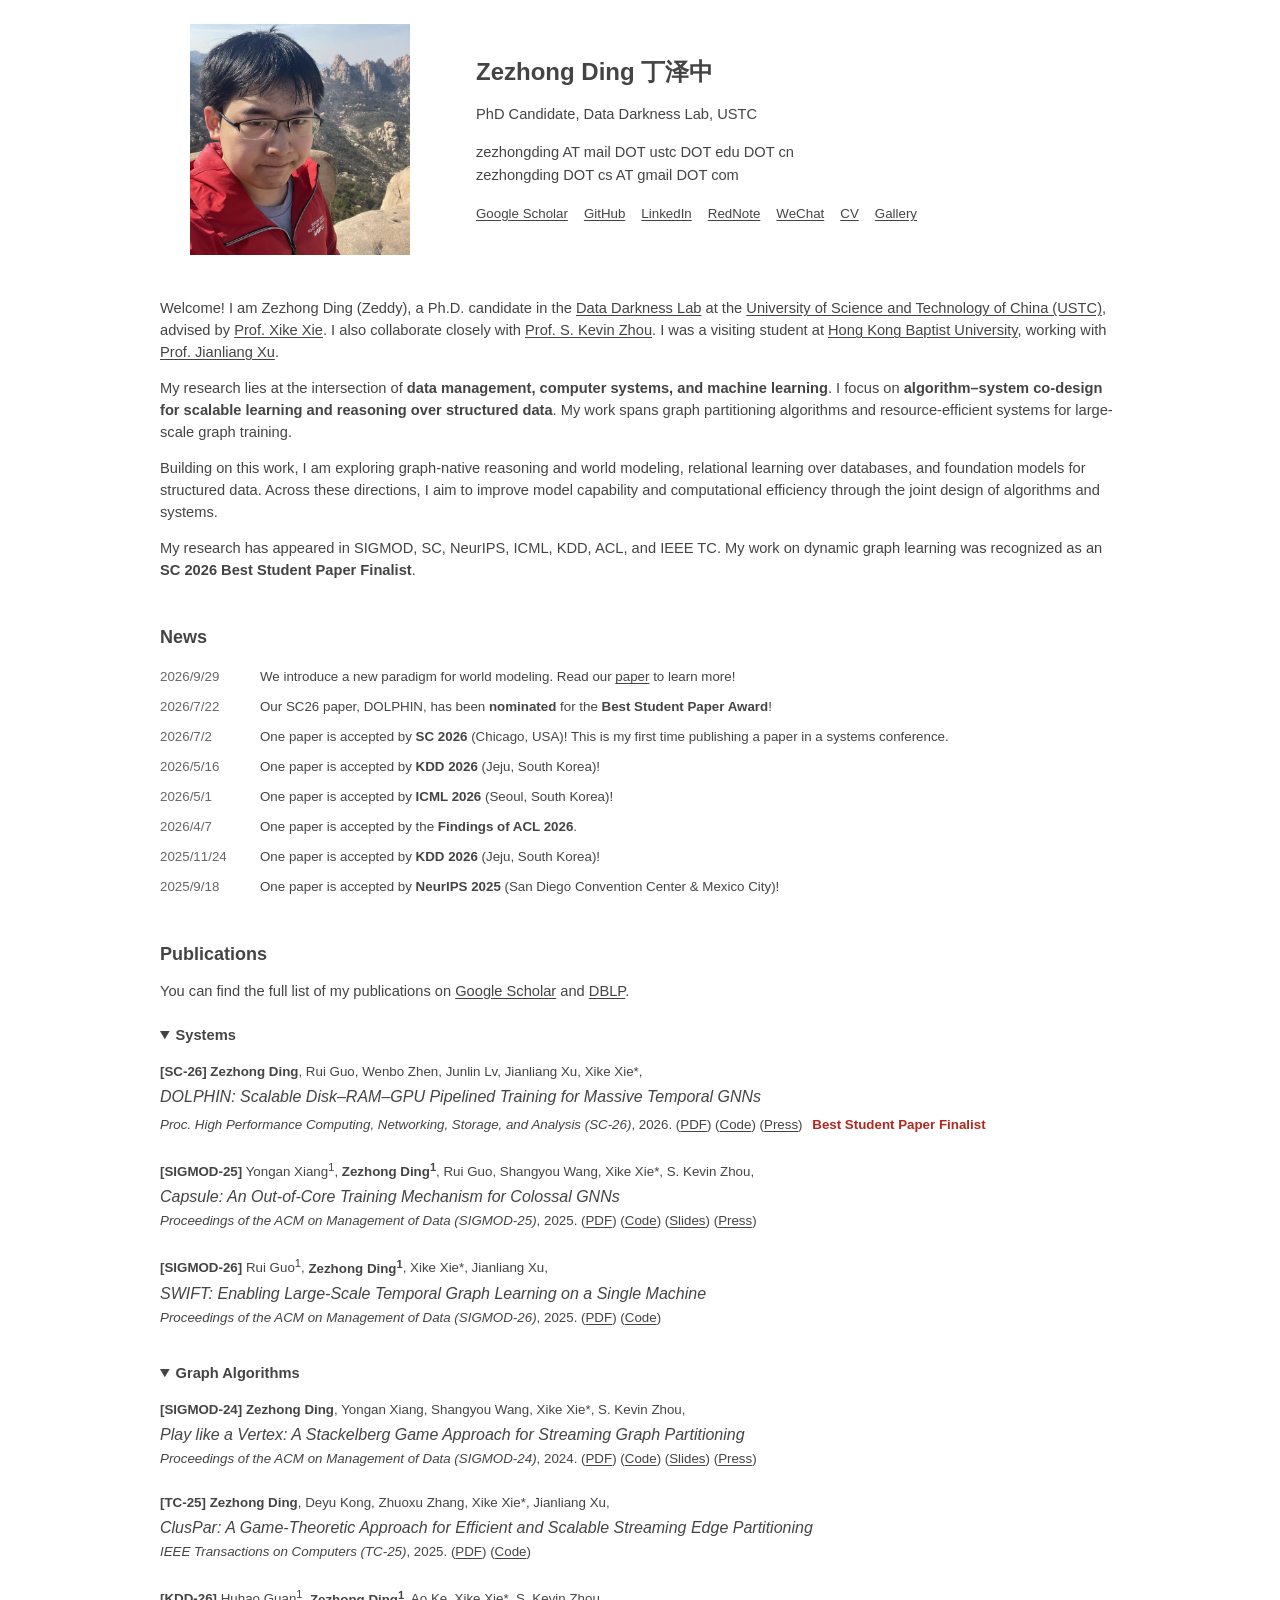
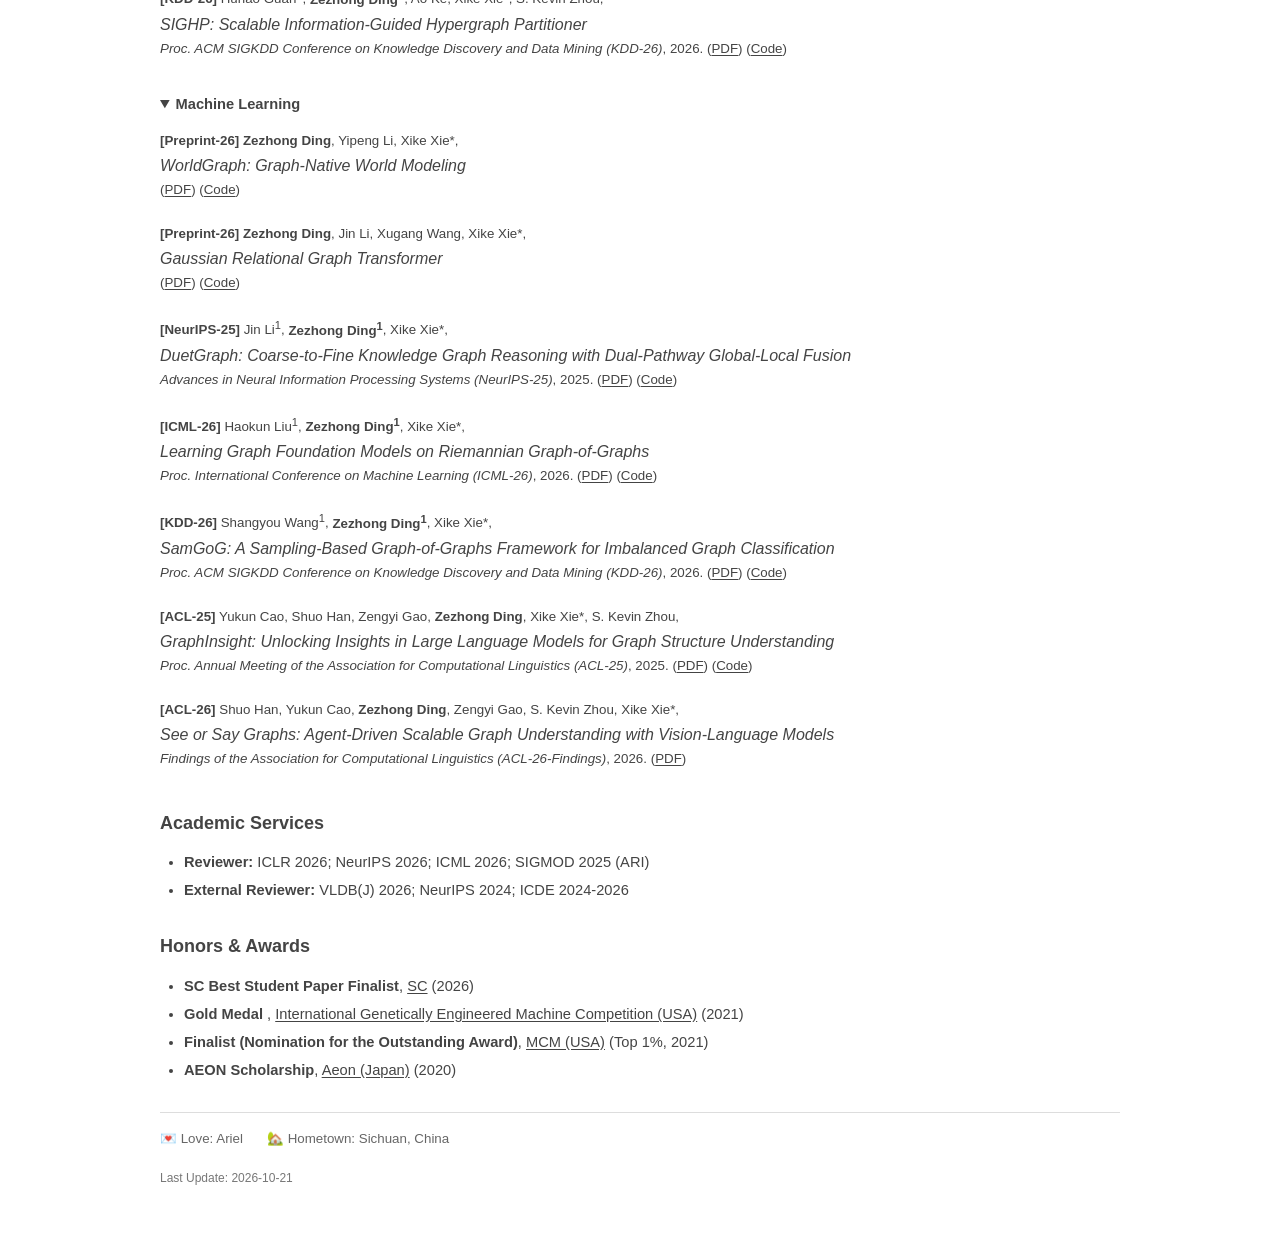
==== commit cd90aca7: "update" ====
--- a/index.html
+++ b/index.html
@@ -17,34 +17,27 @@
       gtag('config', 'UA-114851970-1');
       gtag('config', 'UA-114851970-2');
     </script>
-	<link rel="preconnect" href="https://fonts.googleapis.com">
-    <link rel="preconnect" href="https://fonts.gstatic.com" crossorigin>
-    <link href="https://fonts.googleapis.com/css2?family=Inter:wght@400;500;600;700&amp;family=Source+Serif+4:wght@400;500;600&amp;display=swap" rel="stylesheet">
     <link rel="stylesheet" href="assets/home.css">
 	<title>Zezhong Ding's Homepage</title>
 </head>
 <body>
 	<div class="container">
-		<aside class="sidebar1" aria-label="Profile and navigation">
-			<!-- <img src="./zezhongnew.jpg" width="200" height="248.69" alt="Zezhong Ding" /> -->
-			<img src="./zezhongnew.jpg" width="200" height="210" alt="Zezhong Ding" />
-			<ul aria-label="Navigation"><li><a target="_self" href="https://zezhongding.github.io/">Home</a></li>
-			<li><a href="#services">Academic Services</a></li>
-			<li><a href="#news">News</a></li>
-			<li><a href="#pub">Publications</a></li>
-			<li><a href="#awards">Awards</a></li>
-			<!-- <li><a href="#talks">Talks</a></li> -->
-			<li><a target="Gallery" href="photo.html">Gallery</a></li>
-			<!-- <li><a target="Experience" href="experience.html">Experience</a></li> -->
-			<li><a target="_blank" href="resume.pdf">CV</a></li>
-		</ul></aside>
 		<main class="content">
-			<h1 id="name">Zezhong Ding <span class="chinese-name">丁泽中</span></h1>
-			<p class="phd-title">PhD Candidate, Data Darkness Lab, USTC</p><div class="profile-links"><a href="https://scholar.google.com/citations?hl=en&amp;user=k2P5VakAAAAJ">Google Scholar ↗</a><a href="https://github.com/zezhongding">GitHub ↗</a><a href="https://www.linkedin.com/in/zezhong-ding-a77b8432b/" target="_blank" rel="noopener">LinkedIn ↗</a><a href="https://www.xiaohongshu.com/user/profile/5f223d3000000000010011a5" target="_blank" rel="noopener">Xiaohongshu ↗</a><details class="wechat-contact"><summary>WeChat</summary><div class="wechat-panel"><button class="wechat-close" type="button" aria-label="Close WeChat QR code">×</button><img src="assets/wechat-qr.jpg" alt="Zezhong Ding's WeChat QR code" width="280" loading="lazy"><p>Scan to connect on WeChat</p><p>Please include your name, affiliation, and reason for connecting in your friend request.</p></div></details><a href="resume.pdf">CV ↗</a></div>
+			<header class="profile-header">
+                <img class="profile-portrait" src="zezhongnew.jpg" width="200" height="210" alt="Zezhong Ding">
+                <div class="profile-info">
+                    <div class="profile-intro">
+                        <h1 id="name">Zezhong Ding <span class="chinese-name">丁泽中</span></h1>
+                        <p class="phd-title">PhD Candidate, Data Darkness Lab, USTC</p>
+                    </div>
+                    <p class="contact-info">
+                        zezhongding AT mail DOT ustc DOT edu DOT cn<br>
+                        zezhongding DOT cs AT gmail DOT com
+                    </p>
+                    <div class="profile-links"><a href="https://scholar.google.com/citations?hl=en&amp;user=k2P5VakAAAAJ">Google Scholar</a><a href="https://github.com/zezhongding">GitHub</a><a href="https://www.linkedin.com/in/zezhong-ding-a77b8432b/" target="_blank" rel="noopener">LinkedIn</a><a href="https://www.xiaohongshu.com/user/profile/5f223d3000000000010011a5" target="_blank" rel="noopener">RedNote</a><details class="wechat-contact"><summary>WeChat</summary><div class="wechat-panel"><button class="wechat-close" type="button" aria-label="Close WeChat QR code">×</button><img src="assets/wechat-qr.jpg" alt="Zezhong Ding's WeChat QR code" width="280" loading="lazy"><p>Scan to connect on WeChat</p><p>Please include your name, affiliation, and reason for connecting in your friend request.</p></div></details><a href="resume.pdf">CV</a><a href="photo.html">Gallery</a></div>
+                </div>
+            </header>
 			<!-- <pnew class="highlight">My heart is in the research!</pnew>  -->
-            <p class="contact-info">
-zezhongding AT mail DOT ustc DOT edu DOT cn<br>
-zezhongding DOT cs AT gmail DOT com<br></p>
 			<!-- 🏫 University of Science and Technology of China (USTC)<br>
 
 			<a target="_blank" href="https://scholar.google.com/citations?hl=en&user=k2P5VakAAAAJ">Google Scholar</a>,
@@ -397,18 +390,17 @@
 			<li>Coding ⭐, Basketball🏀, Soccer ⚽️, Moive 🎬, Snooker 🎱, Swimming 🏊</li>
 			</ul>
 			<hr> -->
-			<!-- <h3><a name="info">Personal Information</a></h3> -->
-			<ul>
-			<li><strong>💌<a name="love" class="fancy-font2">Love: Ariel</a> 🏡<a name="hometown" class="fancy-font2">Hometown: Sichuan, China</a></strong></li>
-			</ul>
-			<hr>
+			<p class="personal-info">
+                <span id="love">💌 Love: Ariel</span>
+                <span id="hometown">🏡 Hometown: Sichuan, China</span>
+            </p>
 
 			<!-- <script type='text/javascript' id='clustrmaps' src='//cdn.clustrmaps.com/map_v2.js?cl=dadde0&w=650&t=tt&d=20t_lXrDFSf72eHa6OB-NdeLaG36VdFUrzeiCc9hXhs&co=113465&ct=b7b7b7'></script> -->
 
 			<!-- <div style="padding-bottom: 200px;"></div>  -->
 			<!-- Add space at the bottom -->
 			<!-- New: Last Update Section -->
-            <p style="font-size: 12px; color: #777; text-align: left; margin-top: 20px;">Last Update: 2026-09-29</p>
+            <p style="font-size: 12px; color: #777; text-align: left; margin-top: 20px;">Last Update: 2026-10-21</p>
 		</main>
 	</div>
 
--- a/assets/home.css
+++ b/assets/home.css
@@ -1,53 +1,106 @@
-:root { --ink:#253044; --muted:#677182; --accent:#254f78; --line:#e4e8ed; --font-body:"Inter","Segoe UI","PingFang SC","Microsoft YaHei",sans-serif; --font-heading:"Source Serif 4",Georgia,"Noto Serif CJK SC","Songti SC",SimSun,serif; }
-* { box-sizing:border-box; }
-html { scroll-behavior:smooth; scroll-padding-top:28px; }
-body { margin:0; border-top:4px solid var(--accent); color:var(--ink); background:white; font:15px/1.8 var(--font-body); -webkit-font-smoothing:antialiased; }
-a { color:var(--accent); text-decoration:none; text-underline-offset:3px; }
-a:hover { text-decoration:underline; }
-a:focus-visible,summary:focus-visible { outline:2px solid var(--accent); outline-offset:4px; }
-.container { max-width:1080px; margin:auto; padding:64px 40px 48px; display:grid; grid-template-columns:180px minmax(0,1fr); gap:72px; align-items:start; }
-.sidebar1 { position:sticky; top:36px; }
-.sidebar1 img { display:block; width:180px; height:auto; border-radius:3px; margin-bottom:25px; }
-.sidebar1 li { list-style:none; padding:5px 0; font-size:13px; }
-.sidebar1 li a { color:#536174; }
-.content { min-width:0; }
-h1 { margin:0; color:#192c43; font:500 clamp(34px,4vw,46px)/1.2 var(--font-heading); letter-spacing:-.035em; }
-.chinese-name { display:inline-block; margin-left:12px; color:#536174; font-family:"STKaiti","KaiTi","楷体","Kaiti SC","Noto Serif CJK SC",serif; font-size:26px; font-weight:400; line-height:1.4; letter-spacing:.12em; vertical-align:baseline; white-space:nowrap; }
-.phd-title { margin:12px 0; color:#536174; font-size:15px; }
-.profile-links { display:flex; flex-wrap:wrap; gap:22px; margin:18px 0; font-size:13px; }
-p { text-align:left; margin:16px 0; }
-h3 { margin:30px 0 16px; color:#192c43; font:500 27px/1.3 var(--font-heading); letter-spacing:-.02em; }
-hr { border:0; border-top:1px solid var(--line); margin:30px 0; }
-ul { list-style:none; margin:0; padding:0; }
-li { padding:7px 0; }
-.news-box { max-height:250px; overflow-y:auto; padding-right:12px; scrollbar-width:thin; scrollbar-color:#c8d2de transparent; }
-.news-list li { display:grid; grid-template-columns:92px minmax(0,1fr); gap:15px; padding:10px 0; border-bottom:1px solid #f0f2f5; font-size:13px; line-height:1.65; }
-.contact-info { font-size:13px; line-height:1.9; color:var(--muted); overflow-wrap:anywhere; }
-.news-date { color:var(--muted); font-size:12px; font-variant-numeric:tabular-nums; }
-.pub-group { margin-top:22px; }
-.pub-group > summary { cursor:pointer; color:var(--accent); padding:9px 0; border-bottom:1px solid var(--line); font-size:13px; font-weight:600; }
-.pub li { padding:20px 0; font-size:13px; line-height:1.8; color:#596272; }
-.pub li + li { border-top:1px solid #edf0f3; }
-.pub li > b { display:block; margin:4px 0; color:var(--ink); font-family:var(--font-heading); font-size:18px; font-weight:600; line-height:1.45; letter-spacing:-.01em; }
-.pub li > strong { color:var(--ink); }
-.pub font { color:var(--accent); font-size:12px; }
-.pub u { text-decoration:none; }
-.award { display:inline-block; margin:5px 0 0 6px; color:#986b27; font-size:12px; font-weight:600; }
-.fancy-font2 { color:var(--muted); font-size:13px; font-weight:400; }
-@media(max-width:800px) { .container { padding:36px 26px; grid-template-columns:145px minmax(0,1fr); gap:32px; } .sidebar1 img { width:145px; } }
-@media(max-width:600px) { .container { display:block; padding:28px 22px; } .sidebar1 { position:static; margin-bottom:30px; display:flex; flex-wrap:wrap; gap:6px 18px; align-items:center; } .sidebar1 img { width:95px; margin:0 0 12px; } .sidebar1 > img { flex-basis:auto; margin-right:100%; } .sidebar1 li { font-size:12px; } .chinese-name { font-size:22px; margin-left:8px; } .news-list li { grid-template-columns:76px minmax(0,1fr); gap:8px; } }
-@media(prefers-reduced-motion:reduce) { html { scroll-behavior:auto; } }
-@media print { body { border:0; } .container { display:block; padding:0; } .sidebar1 { display:none; } .news-box { max-height:none; overflow:visible; } }
+﻿:root {
+  --ink: #444;
+  --muted: #666;
+  --accent: #444;
+  --line: #ddd;
+  --font-body: Arial, Helvetica, "PingFang SC", "Microsoft YaHei", sans-serif;
+}
 
-.wechat-contact { position:relative; }
-.wechat-contact > summary { cursor:pointer; color:var(--accent); list-style:none; text-underline-offset:3px; }
-.wechat-contact > summary::-webkit-details-marker { display:none; }
-.wechat-contact > summary:hover { text-decoration:underline; }
-.wechat-panel { position:absolute; top:calc(100% + 10px); right:0; z-index:10; width:240px; padding:12px; border:1px solid var(--line); border-radius:6px; background:#fff; box-shadow:0 8px 28px #25304418; }
-.wechat-panel img { display:block; width:100%; height:auto; }
-.wechat-panel p { margin:8px 0 0; text-align:center; font-size:12px; color:var(--muted); }
-@media(max-width:600px) { .wechat-panel { position:static; margin-top:10px; max-width:100%; } }
-.wechat-panel { padding-top:36px; }
-.wechat-close { position:absolute; top:4px; right:6px; width:30px; height:30px; border:0; border-radius:3px; background:transparent; color:var(--muted); font:24px/1 Arial,sans-serif; cursor:pointer; }
-.wechat-close:hover { background:#f0f3f6; color:var(--ink); }
-.wechat-close:focus-visible { outline:2px solid var(--accent); outline-offset:1px; }+* { box-sizing: border-box; }
+html {
+  scroll-behavior: smooth;
+  scroll-padding-top: 20px;
+  /* Prevent mobile text inflation while preserving user zoom. */
+  -webkit-text-size-adjust: 100%;
+  text-size-adjust: 100%;
+}
+body {
+  margin: 0;
+  color: var(--ink);
+  background: #fff;
+  font: 400 11pt/1.5 var(--font-body);
+}
+a { color: var(--accent); text-decoration: underline; text-underline-offset: 2px; }
+a:hover { color: #111; }
+a:focus-visible, summary:focus-visible, button:focus-visible { outline: 2px solid #555; outline-offset: 3px; }
+.container { max-width: 1008px; margin: 0 auto; padding: 24px 24px 40px; }
+.content { min-width: 0; overflow-wrap: anywhere; }
+
+.profile-header {
+  display: grid;
+  grid-template-columns: 280px minmax(0, 1fr);
+  gap: 36px;
+  align-items: center;
+  margin-bottom: 28px;
+}
+.profile-portrait { display: block; width: 220px; max-width: 100%; height: auto; margin: 0 auto; }
+.profile-info, .profile-intro { min-width: 0; }
+h1 { margin: 0; color: var(--ink); font-family: Arial, "Microsoft YaHei", "PingFang SC", Helvetica, sans-serif; font-size: 24px; font-weight: 700; line-height: 1.3; }
+.chinese-name { display: inline-block; font-family: inherit; font-size: inherit; font-weight: inherit; white-space: nowrap; }
+.phd-title { margin: 16px 0; }
+.contact-info { margin: 16px 0; font-size: 11pt; line-height: 1.6; }
+.profile-links { display: flex; flex-wrap: wrap; align-items: baseline; gap: 6px 16px; margin-top: 16px; font-size: 10pt; }
+
+p { margin: 14px 0; text-align: left; }
+h3 { margin: 30px 0 12px; color: var(--ink); font-size: 18px; font-weight: 700; line-height: 1.4; }
+/* Section spacing replaces the decorative dividers. */
+hr { border: 0; height: 0; margin: 0; }
+ul { margin: 0; padding-left: 24px; }
+li { padding: 3px 0; }
+.news-box { max-height: 250px; overflow-y: auto; padding-right: 10px; scrollbar-width: thin; scrollbar-color: #ccc transparent; }
+.news-list { list-style: none; padding: 0; }
+.news-list li { display: grid; grid-template-columns: 88px minmax(0, 1fr); gap: 12px; padding: 5px 0; font-size: 10pt; line-height: 1.5; }
+.news-date { color: var(--muted); font-variant-numeric: tabular-nums; }
+
+.pub-group { margin-top: 18px; }
+.pub-group > summary { cursor: pointer; padding: 4px 0; font-size: 11pt; font-weight: 700; }
+.pub { list-style: none; padding: 0; }
+.pub li { padding: 12px 0; font-size: 10pt; line-height: 1.5; }
+.pub li > b { display: block; margin: 3px 0; color: var(--ink); font-size: 16px; font-weight: 400; font-style: italic; line-height: 1.45; }
+.pub font { color: var(--ink); font-size: inherit; }
+.pub u { text-decoration: none; }
+.award { display: inline-block; margin: 4px 0 0 6px; color: #b3261e; font-size: 10pt; font-weight: 700; }
+.personal-info { display: flex; flex-wrap: wrap; gap: 6px 24px; margin: 28px 0 0; padding-top: 16px; border-top: 1px solid var(--line); color: var(--muted); font-size: 10pt; font-weight: 400; }
+
+.wechat-contact { position: relative; }
+.wechat-contact > summary { cursor: pointer; color: var(--accent); list-style: none; text-decoration: underline; text-underline-offset: 2px; }
+.wechat-contact > summary::-webkit-details-marker { display: none; }
+.wechat-contact > summary:hover { color: #111; }
+.wechat-panel { position: absolute; top: calc(100% + 10px); right: 0; z-index: 10; width: 300px; padding: 36px 12px 12px; border: 1px solid var(--line); background: #fff; box-shadow: 0 8px 28px #0002; }
+.wechat-panel img { display: block; width: 100%; height: auto; }
+.wechat-panel p { margin: 8px 0 0; text-align: center; font-size: 12px; color: var(--muted); }
+.wechat-close { position: absolute; top: 4px; right: 6px; width: 30px; height: 30px; border: 0; background: transparent; color: var(--muted); font: 24px/1 Arial, sans-serif; cursor: pointer; }
+.wechat-close:hover { background: #eee; color: var(--ink); }
+
+@media (max-width: 700px) {
+  .profile-header { grid-template-columns: 180px minmax(0, 1fr); gap: 24px; }
+  .profile-portrait { width: 160px; }
+}
+@media (max-width: 560px) {
+  .container { padding: 20px 18px 32px; }
+  .profile-header { grid-template-columns: 100px minmax(0, 1fr); gap: 14px 18px; margin-bottom: 24px; }
+  .profile-portrait { width: 100px; }
+  .profile-info { display: contents; }
+  h1 { font-size: 22px; }
+  .chinese-name { display: block; margin: 4px 0 0; font-size: 20px; }
+  .phd-title { margin: 8px 0 0; font-size: 10pt; }
+  .contact-info, .profile-links { grid-column: 1 / -1; margin: 0; }
+  .profile-links { gap: 4px 16px; }
+  .profile-links > a, .wechat-contact > summary { display: inline-block; padding: 5px 0; }
+  h3 { margin-top: 26px; }
+  .news-list li { grid-template-columns: 76px minmax(0, 1fr); gap: 8px; }
+  .award { margin-left: 0; }
+  .wechat-panel { position: fixed; top: 50%; left: 50%; right: auto; transform: translate(-50%, -50%); width: min(340px, calc(100vw - 32px)); max-height: calc(100vh - 32px); max-height: calc(100dvh - 32px); overflow-y: auto; overscroll-behavior: contain; box-shadow: 0 0 0 100vmax #0006, 0 8px 28px #0002; }
+}
+@media (max-width: 360px) {
+  .container { padding-inline: 14px; }
+  .profile-header { grid-template-columns: 88px minmax(0, 1fr); gap: 12px 14px; }
+  .profile-portrait { width: 88px; }
+  .news-list li { grid-template-columns: 1fr; gap: 2px; }
+}
+@media (prefers-reduced-motion: reduce) { html { scroll-behavior: auto; } }
+@media print {
+  .container { max-width: none; padding: 0; }
+  .news-box { max-height: none; overflow: visible; }
+  .wechat-contact { display: none; }
+}
